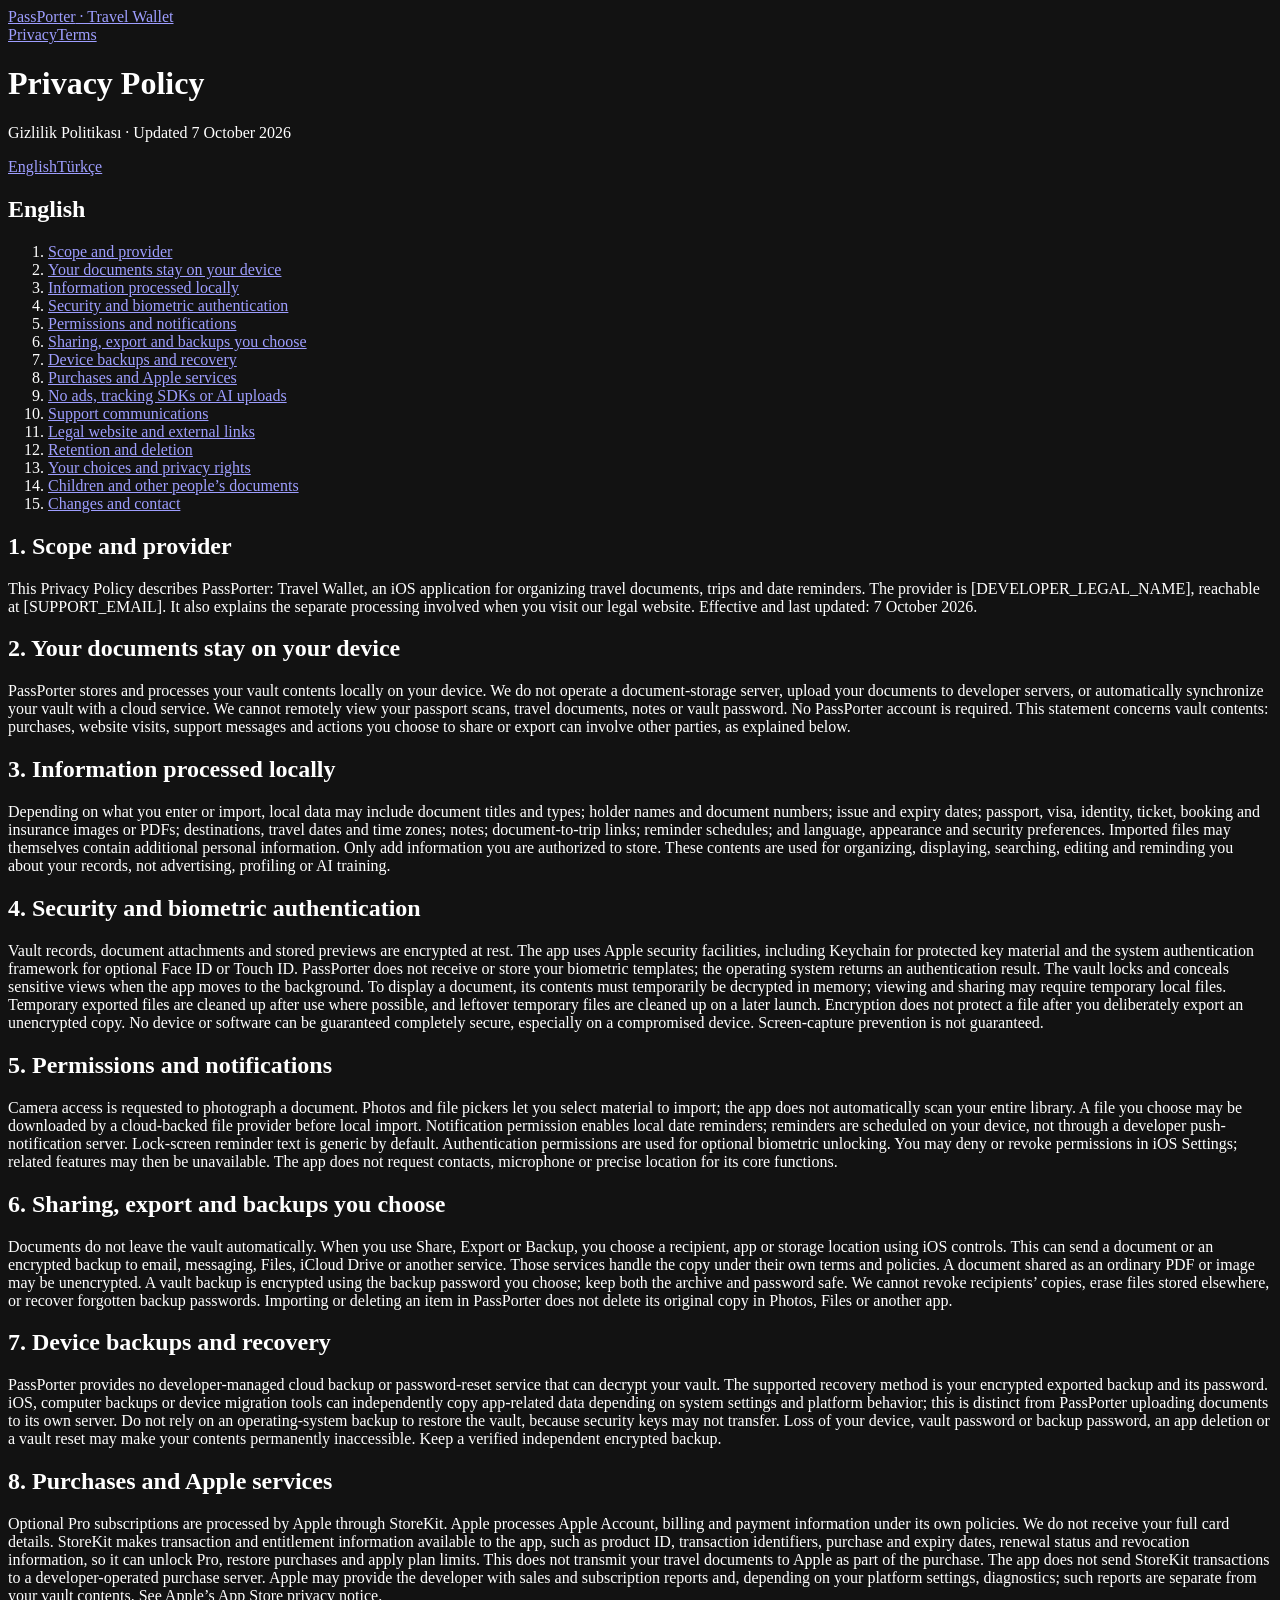
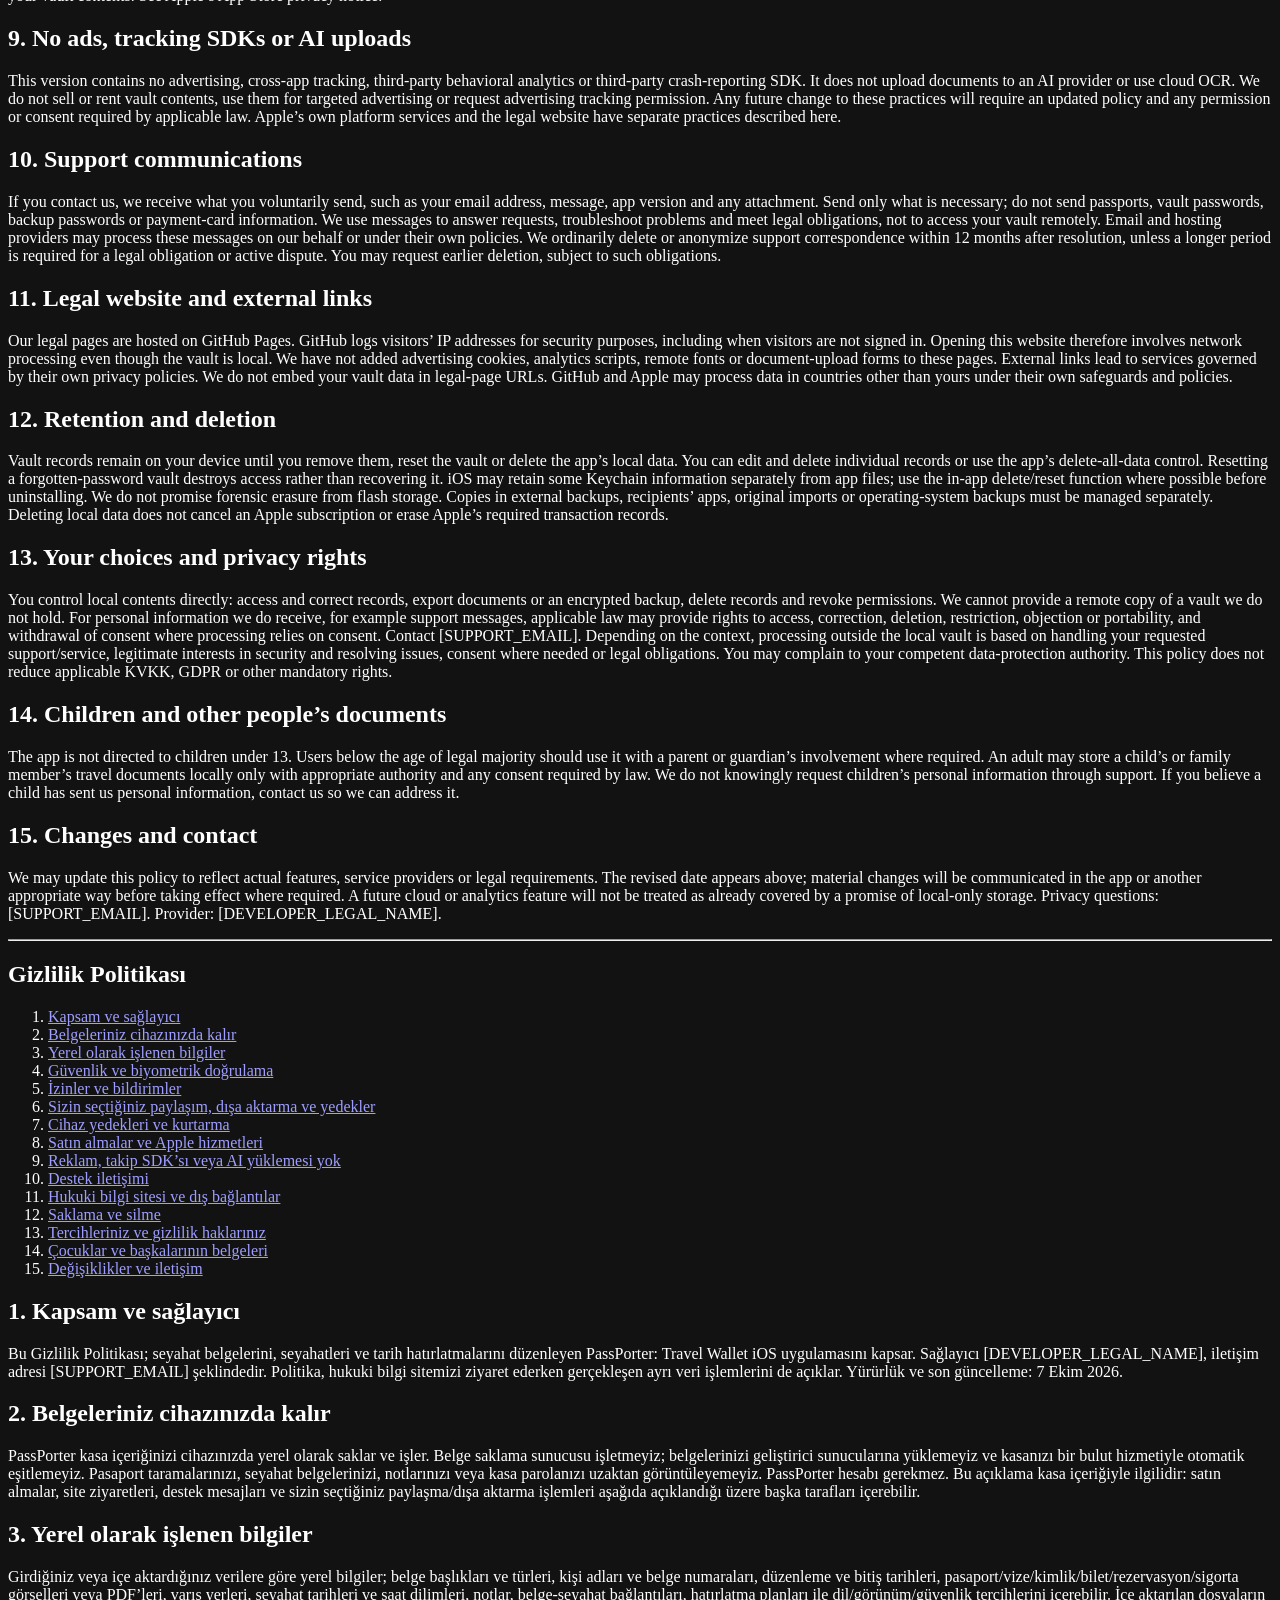
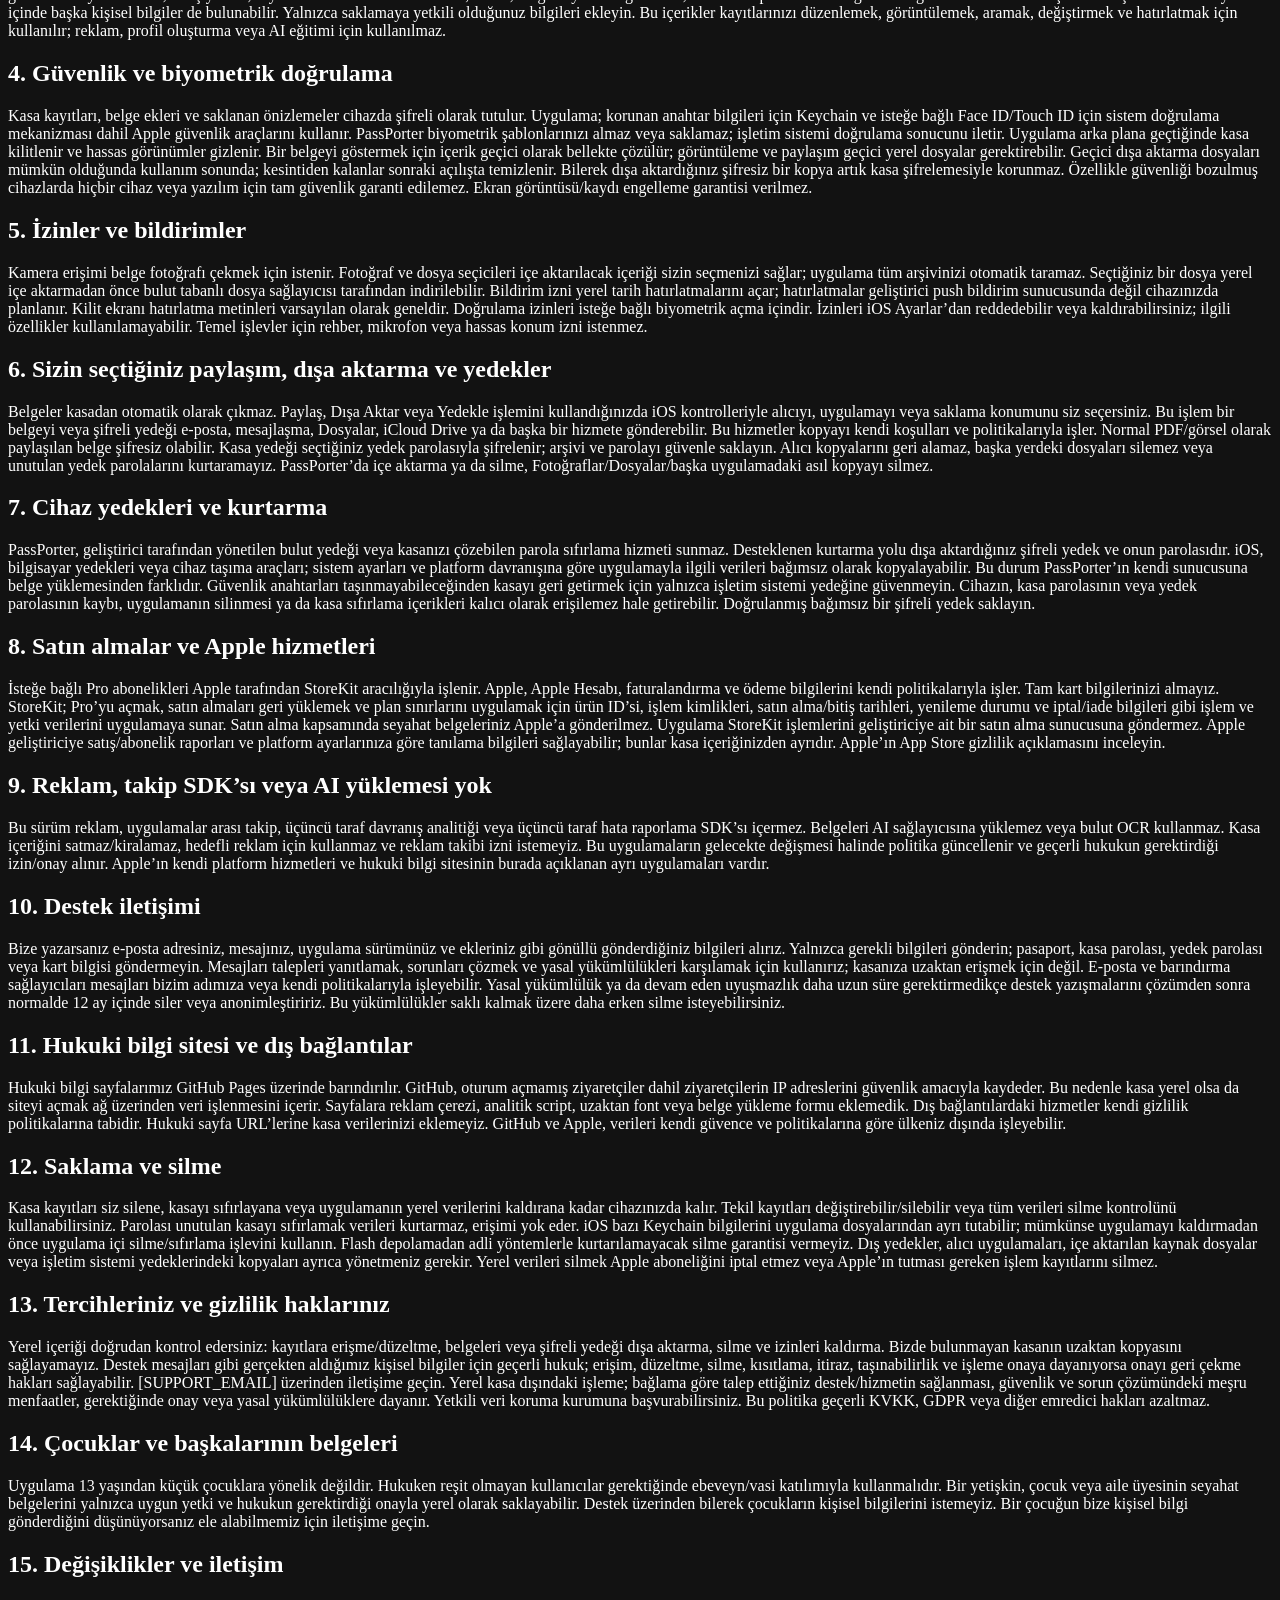
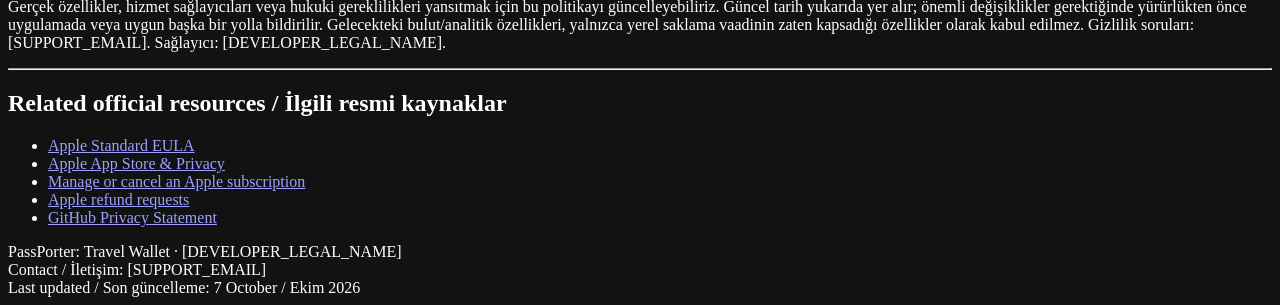
==== privacy-policy.html @ 81bd629d "Add files via upload" ====
<!doctype html>
<html lang="en"><head><meta charset="utf-8"><meta name="viewport" content="width=device-width, initial-scale=1"><meta name="color-scheme" content="dark"><meta name="description" content="Privacy Policy for PassPorter: Travel Wallet. English and Turkish."><meta name="referrer" content="no-referrer"><title>Privacy Policy | PassPorter</title><link rel="stylesheet" href="styles.css"></head>
<body><header><a class="brand" href="index.html">PassPorter<span class="meta"> · Travel Wallet</span></a><nav aria-label="Main navigation"><a href="privacy-policy.html">Privacy</a><a href="terms-of-use.html">Terms</a></nav></header><main><h1>Privacy Policy</h1><p class="meta">Gizlilik Politikası · Updated 7 October 2026</p><p><a class="pill" href="#english">English</a><a class="pill" href="#turkce" lang="tr">Türkçe</a></p><section id="english" lang="en"><h2>English</h2><ol class="toc"><li><a href="#english-1">Scope and provider</a></li><li><a href="#english-2">Your documents stay on your device</a></li><li><a href="#english-3">Information processed locally</a></li><li><a href="#english-4">Security and biometric authentication</a></li><li><a href="#english-5">Permissions and notifications</a></li><li><a href="#english-6">Sharing, export and backups you choose</a></li><li><a href="#english-7">Device backups and recovery</a></li><li><a href="#english-8">Purchases and Apple services</a></li><li><a href="#english-9">No ads, tracking SDKs or AI uploads</a></li><li><a href="#english-10">Support communications</a></li><li><a href="#english-11">Legal website and external links</a></li><li><a href="#english-12">Retention and deletion</a></li><li><a href="#english-13">Your choices and privacy rights</a></li><li><a href="#english-14">Children and other people’s documents</a></li><li><a href="#english-15">Changes and contact</a></li></ol><section id="english-1"><h2>1. Scope and provider</h2><p>This Privacy Policy describes PassPorter: Travel Wallet, an iOS application for organizing travel documents, trips and date reminders. The provider is [DEVELOPER_LEGAL_NAME], reachable at [SUPPORT_EMAIL]. It also explains the separate processing involved when you visit our legal website. Effective and last updated: 7 October 2026.</p></section><section id="english-2"><h2>2. Your documents stay on your device</h2><p>PassPorter stores and processes your vault contents locally on your device. We do not operate a document-storage server, upload your documents to developer servers, or automatically synchronize your vault with a cloud service. We cannot remotely view your passport scans, travel documents, notes or vault password. No PassPorter account is required. This statement concerns vault contents: purchases, website visits, support messages and actions you choose to share or export can involve other parties, as explained below.</p></section><section id="english-3"><h2>3. Information processed locally</h2><p>Depending on what you enter or import, local data may include document titles and types; holder names and document numbers; issue and expiry dates; passport, visa, identity, ticket, booking and insurance images or PDFs; destinations, travel dates and time zones; notes; document-to-trip links; reminder schedules; and language, appearance and security preferences. Imported files may themselves contain additional personal information. Only add information you are authorized to store. These contents are used for organizing, displaying, searching, editing and reminding you about your records, not advertising, profiling or AI training.</p></section><section id="english-4"><h2>4. Security and biometric authentication</h2><p>Vault records, document attachments and stored previews are encrypted at rest. The app uses Apple security facilities, including Keychain for protected key material and the system authentication framework for optional Face ID or Touch ID. PassPorter does not receive or store your biometric templates; the operating system returns an authentication result. The vault locks and conceals sensitive views when the app moves to the background. To display a document, its contents must temporarily be decrypted in memory; viewing and sharing may require temporary local files. Temporary exported files are cleaned up after use where possible, and leftover temporary files are cleaned up on a later launch. Encryption does not protect a file after you deliberately export an unencrypted copy. No device or software can be guaranteed completely secure, especially on a compromised device. Screen-capture prevention is not guaranteed.</p></section><section id="english-5"><h2>5. Permissions and notifications</h2><p>Camera access is requested to photograph a document. Photos and file pickers let you select material to import; the app does not automatically scan your entire library. A file you choose may be downloaded by a cloud-backed file provider before local import. Notification permission enables local date reminders; reminders are scheduled on your device, not through a developer push-notification server. Lock-screen reminder text is generic by default. Authentication permissions are used for optional biometric unlocking. You may deny or revoke permissions in iOS Settings; related features may then be unavailable. The app does not request contacts, microphone or precise location for its core functions.</p></section><section id="english-6"><h2>6. Sharing, export and backups you choose</h2><p>Documents do not leave the vault automatically. When you use Share, Export or Backup, you choose a recipient, app or storage location using iOS controls. This can send a document or an encrypted backup to email, messaging, Files, iCloud Drive or another service. Those services handle the copy under their own terms and policies. A document shared as an ordinary PDF or image may be unencrypted. A vault backup is encrypted using the backup password you choose; keep both the archive and password safe. We cannot revoke recipients’ copies, erase files stored elsewhere, or recover forgotten backup passwords. Importing or deleting an item in PassPorter does not delete its original copy in Photos, Files or another app.</p></section><section id="english-7"><h2>7. Device backups and recovery</h2><p>PassPorter provides no developer-managed cloud backup or password-reset service that can decrypt your vault. The supported recovery method is your encrypted exported backup and its password. iOS, computer backups or device migration tools can independently copy app-related data depending on system settings and platform behavior; this is distinct from PassPorter uploading documents to its own server. Do not rely on an operating-system backup to restore the vault, because security keys may not transfer. Loss of your device, vault password or backup password, an app deletion or a vault reset may make your contents permanently inaccessible. Keep a verified independent encrypted backup.</p></section><section id="english-8"><h2>8. Purchases and Apple services</h2><p>Optional Pro subscriptions are processed by Apple through StoreKit. Apple processes Apple Account, billing and payment information under its own policies. We do not receive your full card details. StoreKit makes transaction and entitlement information available to the app, such as product ID, transaction identifiers, purchase and expiry dates, renewal status and revocation information, so it can unlock Pro, restore purchases and apply plan limits. This does not transmit your travel documents to Apple as part of the purchase. The app does not send StoreKit transactions to a developer-operated purchase server. Apple may provide the developer with sales and subscription reports and, depending on your platform settings, diagnostics; such reports are separate from your vault contents. See Apple’s App Store privacy notice.</p></section><section id="english-9"><h2>9. No ads, tracking SDKs or AI uploads</h2><p>This version contains no advertising, cross-app tracking, third-party behavioral analytics or third-party crash-reporting SDK. It does not upload documents to an AI provider or use cloud OCR. We do not sell or rent vault contents, use them for targeted advertising or request advertising tracking permission. Any future change to these practices will require an updated policy and any permission or consent required by applicable law. Apple’s own platform services and the legal website have separate practices described here.</p></section><section id="english-10"><h2>10. Support communications</h2><p>If you contact us, we receive what you voluntarily send, such as your email address, message, app version and any attachment. Send only what is necessary; do not send passports, vault passwords, backup passwords or payment-card information. We use messages to answer requests, troubleshoot problems and meet legal obligations, not to access your vault remotely. Email and hosting providers may process these messages on our behalf or under their own policies. We ordinarily delete or anonymize support correspondence within 12 months after resolution, unless a longer period is required for a legal obligation or active dispute. You may request earlier deletion, subject to such obligations.</p></section><section id="english-11"><h2>11. Legal website and external links</h2><p>Our legal pages are hosted on GitHub Pages. GitHub logs visitors’ IP addresses for security purposes, including when visitors are not signed in. Opening this website therefore involves network processing even though the vault is local. We have not added advertising cookies, analytics scripts, remote fonts or document-upload forms to these pages. External links lead to services governed by their own privacy policies. We do not embed your vault data in legal-page URLs. GitHub and Apple may process data in countries other than yours under their own safeguards and policies.</p></section><section id="english-12"><h2>12. Retention and deletion</h2><p>Vault records remain on your device until you remove them, reset the vault or delete the app’s local data. You can edit and delete individual records or use the app’s delete-all-data control. Resetting a forgotten-password vault destroys access rather than recovering it. iOS may retain some Keychain information separately from app files; use the in-app delete/reset function where possible before uninstalling. We do not promise forensic erasure from flash storage. Copies in external backups, recipients’ apps, original imports or operating-system backups must be managed separately. Deleting local data does not cancel an Apple subscription or erase Apple’s required transaction records.</p></section><section id="english-13"><h2>13. Your choices and privacy rights</h2><p>You control local contents directly: access and correct records, export documents or an encrypted backup, delete records and revoke permissions. We cannot provide a remote copy of a vault we do not hold. For personal information we do receive, for example support messages, applicable law may provide rights to access, correction, deletion, restriction, objection or portability, and withdrawal of consent where processing relies on consent. Contact [SUPPORT_EMAIL]. Depending on the context, processing outside the local vault is based on handling your requested support/service, legitimate interests in security and resolving issues, consent where needed or legal obligations. You may complain to your competent data-protection authority. This policy does not reduce applicable KVKK, GDPR or other mandatory rights.</p></section><section id="english-14"><h2>14. Children and other people’s documents</h2><p>The app is not directed to children under 13. Users below the age of legal majority should use it with a parent or guardian’s involvement where required. An adult may store a child’s or family member’s travel documents locally only with appropriate authority and any consent required by law. We do not knowingly request children’s personal information through support. If you believe a child has sent us personal information, contact us so we can address it.</p></section><section id="english-15"><h2>15. Changes and contact</h2><p>We may update this policy to reflect actual features, service providers or legal requirements. The revised date appears above; material changes will be communicated in the app or another appropriate way before taking effect where required. A future cloud or analytics feature will not be treated as already covered by a promise of local-only storage. Privacy questions: [SUPPORT_EMAIL]. Provider: [DEVELOPER_LEGAL_NAME].</p></section></section><hr><section id="turkce" lang="tr"><h2>Gizlilik Politikası</h2><ol class="toc"><li><a href="#turkce-1">Kapsam ve sağlayıcı</a></li><li><a href="#turkce-2">Belgeleriniz cihazınızda kalır</a></li><li><a href="#turkce-3">Yerel olarak işlenen bilgiler</a></li><li><a href="#turkce-4">Güvenlik ve biyometrik doğrulama</a></li><li><a href="#turkce-5">İzinler ve bildirimler</a></li><li><a href="#turkce-6">Sizin seçtiğiniz paylaşım, dışa aktarma ve yedekler</a></li><li><a href="#turkce-7">Cihaz yedekleri ve kurtarma</a></li><li><a href="#turkce-8">Satın almalar ve Apple hizmetleri</a></li><li><a href="#turkce-9">Reklam, takip SDK’sı veya AI yüklemesi yok</a></li><li><a href="#turkce-10">Destek iletişimi</a></li><li><a href="#turkce-11">Hukuki bilgi sitesi ve dış bağlantılar</a></li><li><a href="#turkce-12">Saklama ve silme</a></li><li><a href="#turkce-13">Tercihleriniz ve gizlilik haklarınız</a></li><li><a href="#turkce-14">Çocuklar ve başkalarının belgeleri</a></li><li><a href="#turkce-15">Değişiklikler ve iletişim</a></li></ol><section id="turkce-1"><h2>1. Kapsam ve sağlayıcı</h2><p>Bu Gizlilik Politikası; seyahat belgelerini, seyahatleri ve tarih hatırlatmalarını düzenleyen PassPorter: Travel Wallet iOS uygulamasını kapsar. Sağlayıcı [DEVELOPER_LEGAL_NAME], iletişim adresi [SUPPORT_EMAIL] şeklindedir. Politika, hukuki bilgi sitemizi ziyaret ederken gerçekleşen ayrı veri işlemlerini de açıklar. Yürürlük ve son güncelleme: 7 Ekim 2026.</p></section><section id="turkce-2"><h2>2. Belgeleriniz cihazınızda kalır</h2><p>PassPorter kasa içeriğinizi cihazınızda yerel olarak saklar ve işler. Belge saklama sunucusu işletmeyiz; belgelerinizi geliştirici sunucularına yüklemeyiz ve kasanızı bir bulut hizmetiyle otomatik eşitlemeyiz. Pasaport taramalarınızı, seyahat belgelerinizi, notlarınızı veya kasa parolanızı uzaktan görüntüleyemeyiz. PassPorter hesabı gerekmez. Bu açıklama kasa içeriğiyle ilgilidir: satın almalar, site ziyaretleri, destek mesajları ve sizin seçtiğiniz paylaşma/dışa aktarma işlemleri aşağıda açıklandığı üzere başka tarafları içerebilir.</p></section><section id="turkce-3"><h2>3. Yerel olarak işlenen bilgiler</h2><p>Girdiğiniz veya içe aktardığınız verilere göre yerel bilgiler; belge başlıkları ve türleri, kişi adları ve belge numaraları, düzenleme ve bitiş tarihleri, pasaport/vize/kimlik/bilet/rezervasyon/sigorta görselleri veya PDF’leri, varış yerleri, seyahat tarihleri ve saat dilimleri, notlar, belge-seyahat bağlantıları, hatırlatma planları ile dil/görünüm/güvenlik tercihlerini içerebilir. İçe aktarılan dosyaların içinde başka kişisel bilgiler de bulunabilir. Yalnızca saklamaya yetkili olduğunuz bilgileri ekleyin. Bu içerikler kayıtlarınızı düzenlemek, görüntülemek, aramak, değiştirmek ve hatırlatmak için kullanılır; reklam, profil oluşturma veya AI eğitimi için kullanılmaz.</p></section><section id="turkce-4"><h2>4. Güvenlik ve biyometrik doğrulama</h2><p>Kasa kayıtları, belge ekleri ve saklanan önizlemeler cihazda şifreli olarak tutulur. Uygulama; korunan anahtar bilgileri için Keychain ve isteğe bağlı Face ID/Touch ID için sistem doğrulama mekanizması dahil Apple güvenlik araçlarını kullanır. PassPorter biyometrik şablonlarınızı almaz veya saklamaz; işletim sistemi doğrulama sonucunu iletir. Uygulama arka plana geçtiğinde kasa kilitlenir ve hassas görünümler gizlenir. Bir belgeyi göstermek için içerik geçici olarak bellekte çözülür; görüntüleme ve paylaşım geçici yerel dosyalar gerektirebilir. Geçici dışa aktarma dosyaları mümkün olduğunda kullanım sonunda; kesintiden kalanlar sonraki açılışta temizlenir. Bilerek dışa aktardığınız şifresiz bir kopya artık kasa şifrelemesiyle korunmaz. Özellikle güvenliği bozulmuş cihazlarda hiçbir cihaz veya yazılım için tam güvenlik garanti edilemez. Ekran görüntüsü/kaydı engelleme garantisi verilmez.</p></section><section id="turkce-5"><h2>5. İzinler ve bildirimler</h2><p>Kamera erişimi belge fotoğrafı çekmek için istenir. Fotoğraf ve dosya seçicileri içe aktarılacak içeriği sizin seçmenizi sağlar; uygulama tüm arşivinizi otomatik taramaz. Seçtiğiniz bir dosya yerel içe aktarmadan önce bulut tabanlı dosya sağlayıcısı tarafından indirilebilir. Bildirim izni yerel tarih hatırlatmalarını açar; hatırlatmalar geliştirici push bildirim sunucusunda değil cihazınızda planlanır. Kilit ekranı hatırlatma metinleri varsayılan olarak geneldir. Doğrulama izinleri isteğe bağlı biyometrik açma içindir. İzinleri iOS Ayarlar’dan reddedebilir veya kaldırabilirsiniz; ilgili özellikler kullanılamayabilir. Temel işlevler için rehber, mikrofon veya hassas konum izni istenmez.</p></section><section id="turkce-6"><h2>6. Sizin seçtiğiniz paylaşım, dışa aktarma ve yedekler</h2><p>Belgeler kasadan otomatik olarak çıkmaz. Paylaş, Dışa Aktar veya Yedekle işlemini kullandığınızda iOS kontrolleriyle alıcıyı, uygulamayı veya saklama konumunu siz seçersiniz. Bu işlem bir belgeyi veya şifreli yedeği e-posta, mesajlaşma, Dosyalar, iCloud Drive ya da başka bir hizmete gönderebilir. Bu hizmetler kopyayı kendi koşulları ve politikalarıyla işler. Normal PDF/görsel olarak paylaşılan belge şifresiz olabilir. Kasa yedeği seçtiğiniz yedek parolasıyla şifrelenir; arşivi ve parolayı güvenle saklayın. Alıcı kopyalarını geri alamaz, başka yerdeki dosyaları silemez veya unutulan yedek parolalarını kurtaramayız. PassPorter’da içe aktarma ya da silme, Fotoğraflar/Dosyalar/başka uygulamadaki asıl kopyayı silmez.</p></section><section id="turkce-7"><h2>7. Cihaz yedekleri ve kurtarma</h2><p>PassPorter, geliştirici tarafından yönetilen bulut yedeği veya kasanızı çözebilen parola sıfırlama hizmeti sunmaz. Desteklenen kurtarma yolu dışa aktardığınız şifreli yedek ve onun parolasıdır. iOS, bilgisayar yedekleri veya cihaz taşıma araçları; sistem ayarları ve platform davranışına göre uygulamayla ilgili verileri bağımsız olarak kopyalayabilir. Bu durum PassPorter’ın kendi sunucusuna belge yüklemesinden farklıdır. Güvenlik anahtarları taşınmayabileceğinden kasayı geri getirmek için yalnızca işletim sistemi yedeğine güvenmeyin. Cihazın, kasa parolasının veya yedek parolasının kaybı, uygulamanın silinmesi ya da kasa sıfırlama içerikleri kalıcı olarak erişilemez hale getirebilir. Doğrulanmış bağımsız bir şifreli yedek saklayın.</p></section><section id="turkce-8"><h2>8. Satın almalar ve Apple hizmetleri</h2><p>İsteğe bağlı Pro abonelikleri Apple tarafından StoreKit aracılığıyla işlenir. Apple, Apple Hesabı, faturalandırma ve ödeme bilgilerini kendi politikalarıyla işler. Tam kart bilgilerinizi almayız. StoreKit; Pro’yu açmak, satın almaları geri yüklemek ve plan sınırlarını uygulamak için ürün ID’si, işlem kimlikleri, satın alma/bitiş tarihleri, yenileme durumu ve iptal/iade bilgileri gibi işlem ve yetki verilerini uygulamaya sunar. Satın alma kapsamında seyahat belgeleriniz Apple’a gönderilmez. Uygulama StoreKit işlemlerini geliştiriciye ait bir satın alma sunucusuna göndermez. Apple geliştiriciye satış/abonelik raporları ve platform ayarlarınıza göre tanılama bilgileri sağlayabilir; bunlar kasa içeriğinizden ayrıdır. Apple’ın App Store gizlilik açıklamasını inceleyin.</p></section><section id="turkce-9"><h2>9. Reklam, takip SDK’sı veya AI yüklemesi yok</h2><p>Bu sürüm reklam, uygulamalar arası takip, üçüncü taraf davranış analitiği veya üçüncü taraf hata raporlama SDK’sı içermez. Belgeleri AI sağlayıcısına yüklemez veya bulut OCR kullanmaz. Kasa içeriğini satmaz/kiralamaz, hedefli reklam için kullanmaz ve reklam takibi izni istemeyiz. Bu uygulamaların gelecekte değişmesi halinde politika güncellenir ve geçerli hukukun gerektirdiği izin/onay alınır. Apple’ın kendi platform hizmetleri ve hukuki bilgi sitesinin burada açıklanan ayrı uygulamaları vardır.</p></section><section id="turkce-10"><h2>10. Destek iletişimi</h2><p>Bize yazarsanız e-posta adresiniz, mesajınız, uygulama sürümünüz ve ekleriniz gibi gönüllü gönderdiğiniz bilgileri alırız. Yalnızca gerekli bilgileri gönderin; pasaport, kasa parolası, yedek parolası veya kart bilgisi göndermeyin. Mesajları talepleri yanıtlamak, sorunları çözmek ve yasal yükümlülükleri karşılamak için kullanırız; kasanıza uzaktan erişmek için değil. E-posta ve barındırma sağlayıcıları mesajları bizim adımıza veya kendi politikalarıyla işleyebilir. Yasal yükümlülük ya da devam eden uyuşmazlık daha uzun süre gerektirmedikçe destek yazışmalarını çözümden sonra normalde 12 ay içinde siler veya anonimleştiririz. Bu yükümlülükler saklı kalmak üzere daha erken silme isteyebilirsiniz.</p></section><section id="turkce-11"><h2>11. Hukuki bilgi sitesi ve dış bağlantılar</h2><p>Hukuki bilgi sayfalarımız GitHub Pages üzerinde barındırılır. GitHub, oturum açmamış ziyaretçiler dahil ziyaretçilerin IP adreslerini güvenlik amacıyla kaydeder. Bu nedenle kasa yerel olsa da siteyi açmak ağ üzerinden veri işlenmesini içerir. Sayfalara reklam çerezi, analitik script, uzaktan font veya belge yükleme formu eklemedik. Dış bağlantılardaki hizmetler kendi gizlilik politikalarına tabidir. Hukuki sayfa URL’lerine kasa verilerinizi eklemeyiz. GitHub ve Apple, verileri kendi güvence ve politikalarına göre ülkeniz dışında işleyebilir.</p></section><section id="turkce-12"><h2>12. Saklama ve silme</h2><p>Kasa kayıtları siz silene, kasayı sıfırlayana veya uygulamanın yerel verilerini kaldırana kadar cihazınızda kalır. Tekil kayıtları değiştirebilir/silebilir veya tüm verileri silme kontrolünü kullanabilirsiniz. Parolası unutulan kasayı sıfırlamak verileri kurtarmaz, erişimi yok eder. iOS bazı Keychain bilgilerini uygulama dosyalarından ayrı tutabilir; mümkünse uygulamayı kaldırmadan önce uygulama içi silme/sıfırlama işlevini kullanın. Flash depolamadan adli yöntemlerle kurtarılamayacak silme garantisi vermeyiz. Dış yedekler, alıcı uygulamaları, içe aktarılan kaynak dosyalar veya işletim sistemi yedeklerindeki kopyaları ayrıca yönetmeniz gerekir. Yerel verileri silmek Apple aboneliğini iptal etmez veya Apple’ın tutması gereken işlem kayıtlarını silmez.</p></section><section id="turkce-13"><h2>13. Tercihleriniz ve gizlilik haklarınız</h2><p>Yerel içeriği doğrudan kontrol edersiniz: kayıtlara erişme/düzeltme, belgeleri veya şifreli yedeği dışa aktarma, silme ve izinleri kaldırma. Bizde bulunmayan kasanın uzaktan kopyasını sağlayamayız. Destek mesajları gibi gerçekten aldığımız kişisel bilgiler için geçerli hukuk; erişim, düzeltme, silme, kısıtlama, itiraz, taşınabilirlik ve işleme onaya dayanıyorsa onayı geri çekme hakları sağlayabilir. [SUPPORT_EMAIL] üzerinden iletişime geçin. Yerel kasa dışındaki işleme; bağlama göre talep ettiğiniz destek/hizmetin sağlanması, güvenlik ve sorun çözümündeki meşru menfaatler, gerektiğinde onay veya yasal yükümlülüklere dayanır. Yetkili veri koruma kurumuna başvurabilirsiniz. Bu politika geçerli KVKK, GDPR veya diğer emredici hakları azaltmaz.</p></section><section id="turkce-14"><h2>14. Çocuklar ve başkalarının belgeleri</h2><p>Uygulama 13 yaşından küçük çocuklara yönelik değildir. Hukuken reşit olmayan kullanıcılar gerektiğinde ebeveyn/vasi katılımıyla kullanmalıdır. Bir yetişkin, çocuk veya aile üyesinin seyahat belgelerini yalnızca uygun yetki ve hukukun gerektirdiği onayla yerel olarak saklayabilir. Destek üzerinden bilerek çocukların kişisel bilgilerini istemeyiz. Bir çocuğun bize kişisel bilgi gönderdiğini düşünüyorsanız ele alabilmemiz için iletişime geçin.</p></section><section id="turkce-15"><h2>15. Değişiklikler ve iletişim</h2><p>Gerçek özellikler, hizmet sağlayıcıları veya hukuki gereklilikleri yansıtmak için bu politikayı güncelleyebiliriz. Güncel tarih yukarıda yer alır; önemli değişiklikler gerektiğinde yürürlükten önce uygulamada veya uygun başka bir yolla bildirilir. Gelecekteki bulut/analitik özellikleri, yalnızca yerel saklama vaadinin zaten kapsadığı özellikler olarak kabul edilmez. Gizlilik soruları: [SUPPORT_EMAIL]. Sağlayıcı: [DEVELOPER_LEGAL_NAME].</p></section></section><hr><div class="card"><h2>Related official resources / İlgili resmi kaynaklar</h2><ul><li><a href="https://www.apple.com/legal/internet-services/itunes/dev/stdeula/">Apple Standard EULA</a></li><li><a href="https://www.apple.com/legal/privacy/data/en/app-store/">Apple App Store &amp; Privacy</a></li><li><a href="https://support.apple.com/en-us/118428">Manage or cancel an Apple subscription</a></li><li><a href="https://reportaproblem.apple.com/">Apple refund requests</a></li><li><a href="https://docs.github.com/en/site-policy/privacy-policies/github-general-privacy-statement">GitHub Privacy Statement</a></li></ul></div></main><footer>PassPorter: Travel Wallet · [DEVELOPER_LEGAL_NAME]<br>Contact / İletişim: [SUPPORT_EMAIL]<br>Last updated / Son güncelleme: 7 October / Ekim 2026</footer></body></html>
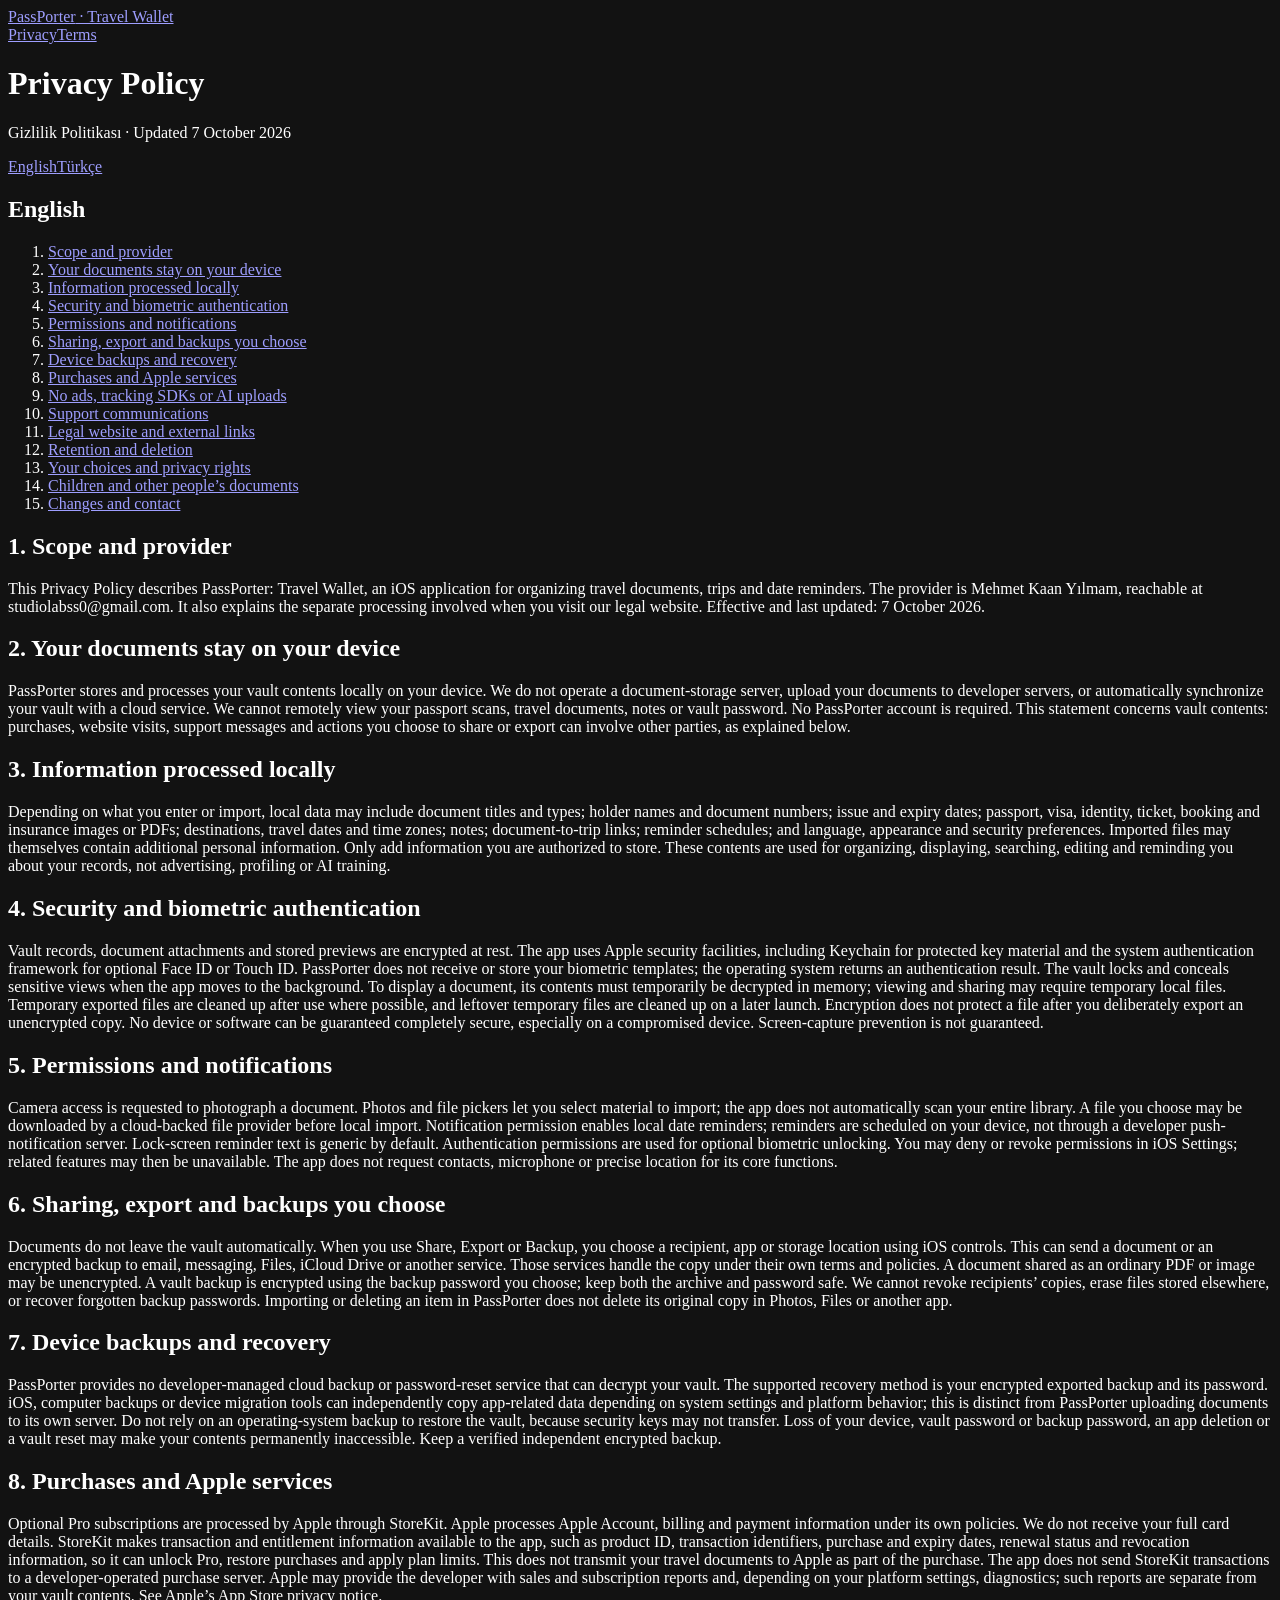
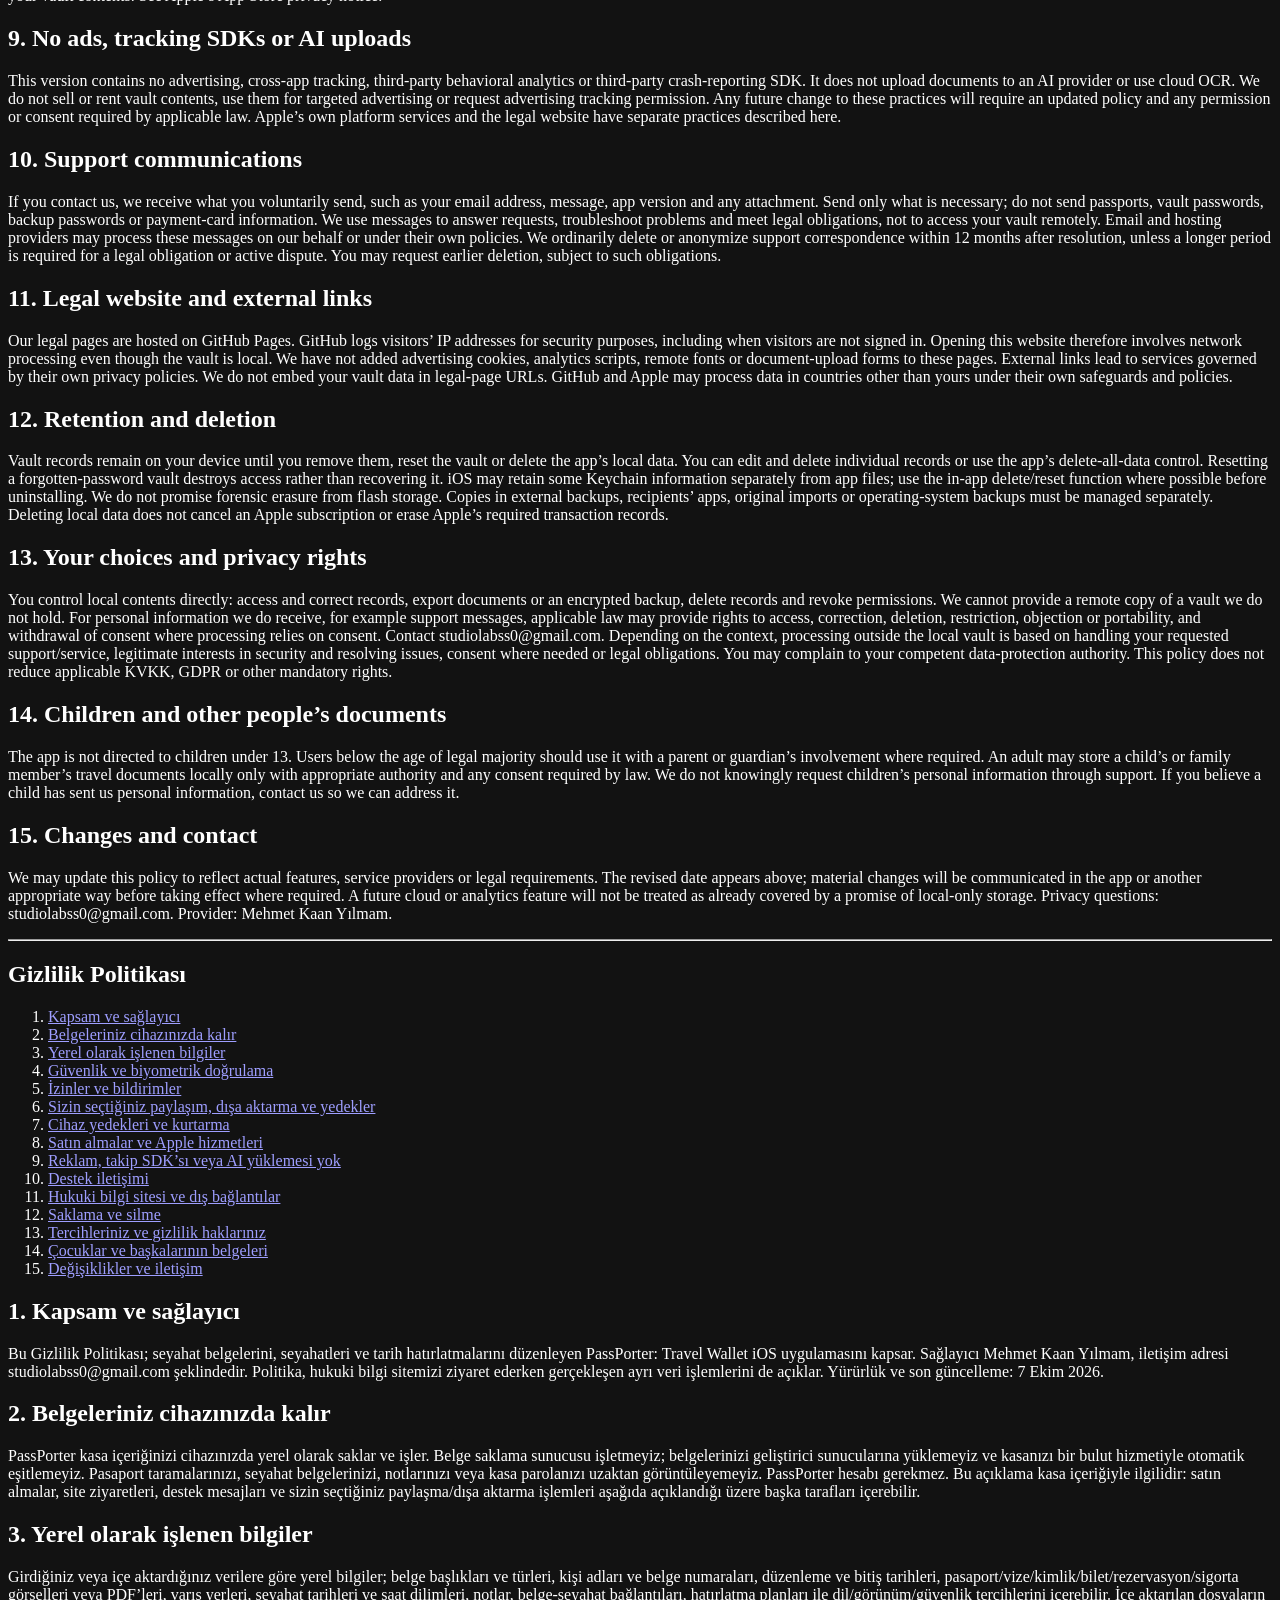
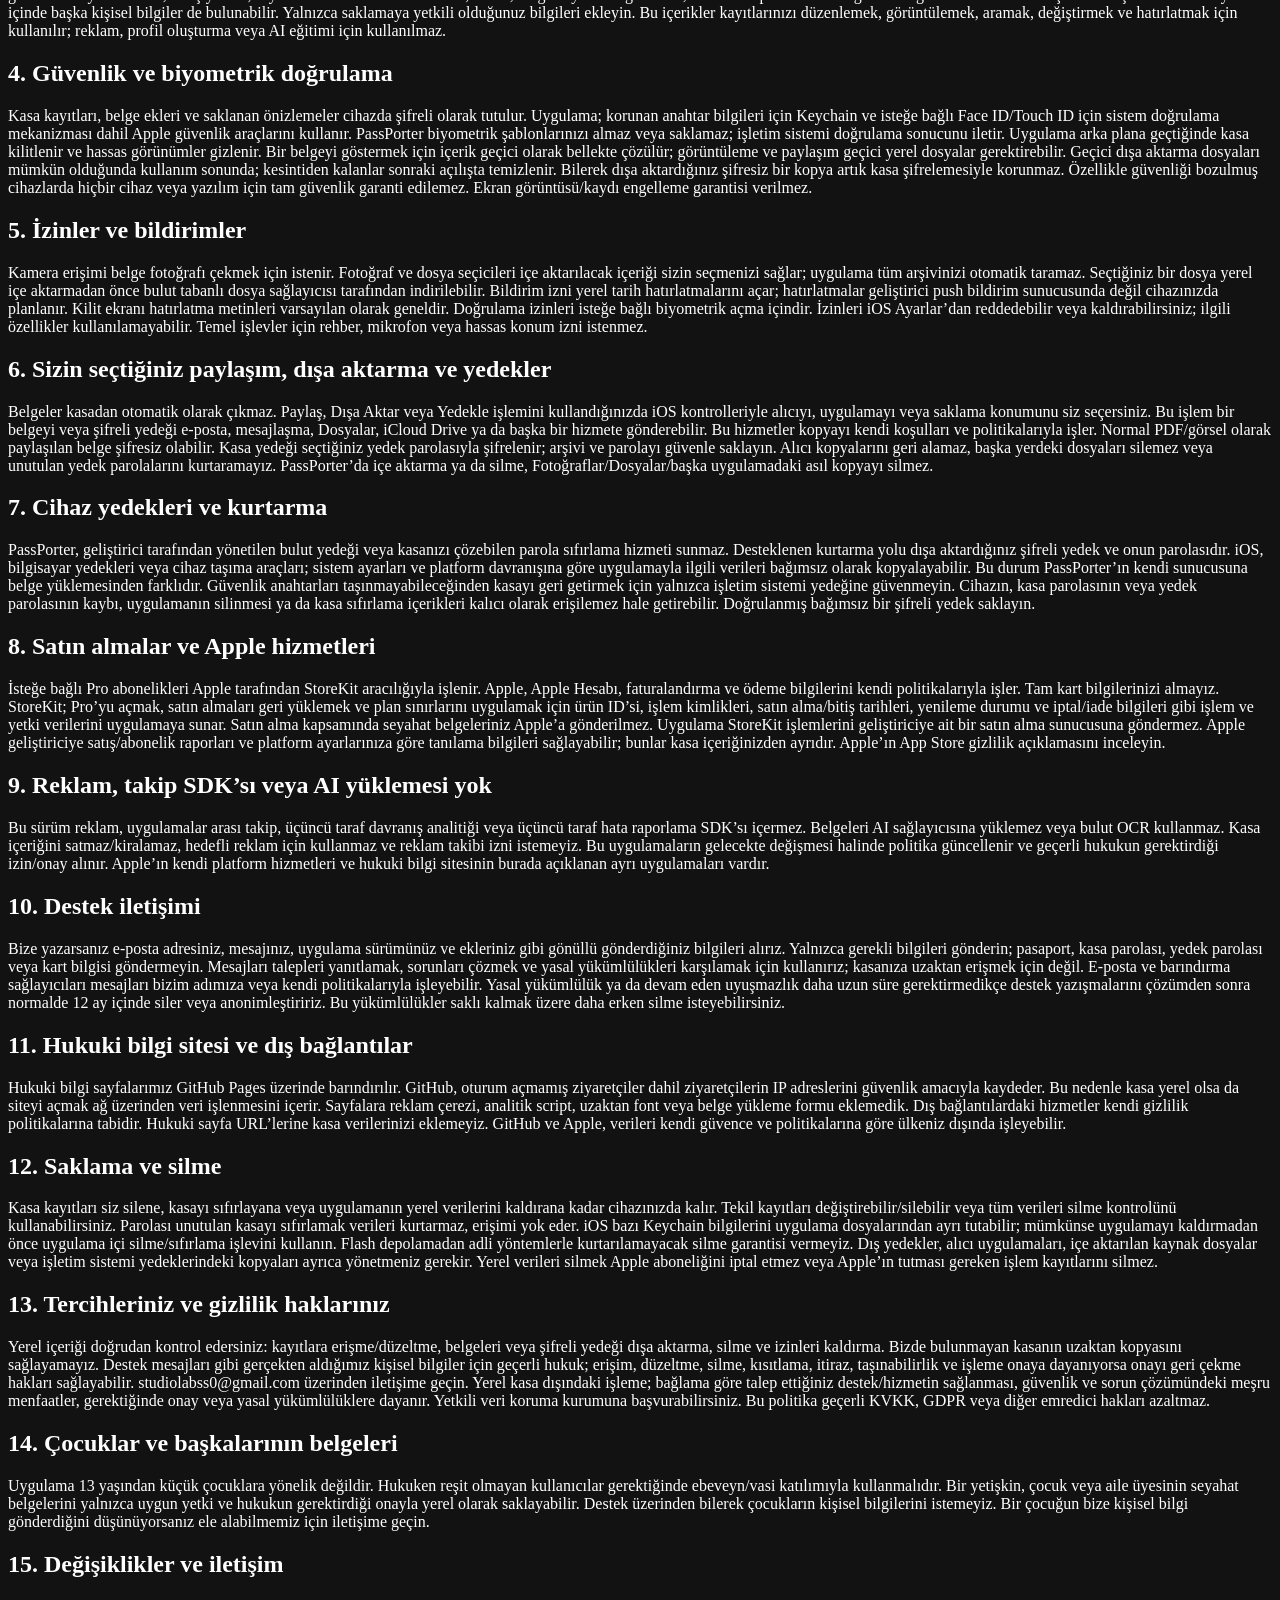
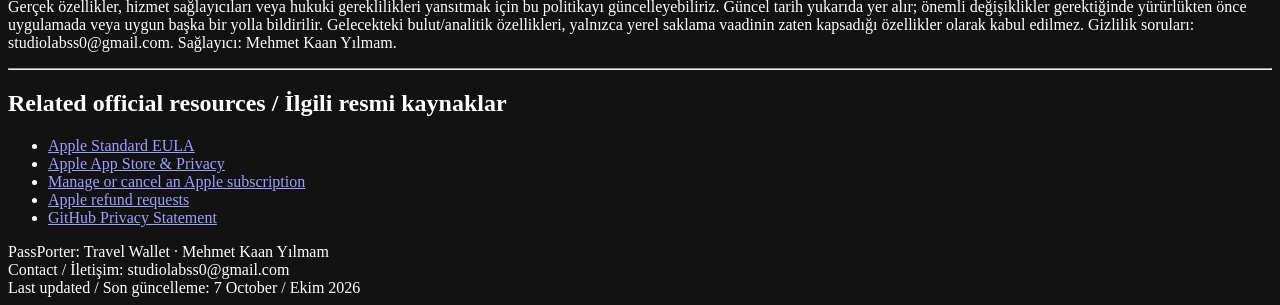
==== commit ff61b52a: "Update privacy-policy.html" ====
--- a/privacy-policy.html
+++ b/privacy-policy.html
@@ -1,3 +1,3 @@
 <!doctype html>
 <html lang="en"><head><meta charset="utf-8"><meta name="viewport" content="width=device-width, initial-scale=1"><meta name="color-scheme" content="dark"><meta name="description" content="Privacy Policy for PassPorter: Travel Wallet. English and Turkish."><meta name="referrer" content="no-referrer"><title>Privacy Policy | PassPorter</title><link rel="stylesheet" href="styles.css"></head>
-<body><header><a class="brand" href="index.html">PassPorter<span class="meta"> · Travel Wallet</span></a><nav aria-label="Main navigation"><a href="privacy-policy.html">Privacy</a><a href="terms-of-use.html">Terms</a></nav></header><main><h1>Privacy Policy</h1><p class="meta">Gizlilik Politikası · Updated 7 October 2026</p><p><a class="pill" href="#english">English</a><a class="pill" href="#turkce" lang="tr">Türkçe</a></p><section id="english" lang="en"><h2>English</h2><ol class="toc"><li><a href="#english-1">Scope and provider</a></li><li><a href="#english-2">Your documents stay on your device</a></li><li><a href="#english-3">Information processed locally</a></li><li><a href="#english-4">Security and biometric authentication</a></li><li><a href="#english-5">Permissions and notifications</a></li><li><a href="#english-6">Sharing, export and backups you choose</a></li><li><a href="#english-7">Device backups and recovery</a></li><li><a href="#english-8">Purchases and Apple services</a></li><li><a href="#english-9">No ads, tracking SDKs or AI uploads</a></li><li><a href="#english-10">Support communications</a></li><li><a href="#english-11">Legal website and external links</a></li><li><a href="#english-12">Retention and deletion</a></li><li><a href="#english-13">Your choices and privacy rights</a></li><li><a href="#english-14">Children and other people’s documents</a></li><li><a href="#english-15">Changes and contact</a></li></ol><section id="english-1"><h2>1. Scope and provider</h2><p>This Privacy Policy describes PassPorter: Travel Wallet, an iOS application for organizing travel documents, trips and date reminders. The provider is [DEVELOPER_LEGAL_NAME], reachable at [SUPPORT_EMAIL]. It also explains the separate processing involved when you visit our legal website. Effective and last updated: 7 October 2026.</p></section><section id="english-2"><h2>2. Your documents stay on your device</h2><p>PassPorter stores and processes your vault contents locally on your device. We do not operate a document-storage server, upload your documents to developer servers, or automatically synchronize your vault with a cloud service. We cannot remotely view your passport scans, travel documents, notes or vault password. No PassPorter account is required. This statement concerns vault contents: purchases, website visits, support messages and actions you choose to share or export can involve other parties, as explained below.</p></section><section id="english-3"><h2>3. Information processed locally</h2><p>Depending on what you enter or import, local data may include document titles and types; holder names and document numbers; issue and expiry dates; passport, visa, identity, ticket, booking and insurance images or PDFs; destinations, travel dates and time zones; notes; document-to-trip links; reminder schedules; and language, appearance and security preferences. Imported files may themselves contain additional personal information. Only add information you are authorized to store. These contents are used for organizing, displaying, searching, editing and reminding you about your records, not advertising, profiling or AI training.</p></section><section id="english-4"><h2>4. Security and biometric authentication</h2><p>Vault records, document attachments and stored previews are encrypted at rest. The app uses Apple security facilities, including Keychain for protected key material and the system authentication framework for optional Face ID or Touch ID. PassPorter does not receive or store your biometric templates; the operating system returns an authentication result. The vault locks and conceals sensitive views when the app moves to the background. To display a document, its contents must temporarily be decrypted in memory; viewing and sharing may require temporary local files. Temporary exported files are cleaned up after use where possible, and leftover temporary files are cleaned up on a later launch. Encryption does not protect a file after you deliberately export an unencrypted copy. No device or software can be guaranteed completely secure, especially on a compromised device. Screen-capture prevention is not guaranteed.</p></section><section id="english-5"><h2>5. Permissions and notifications</h2><p>Camera access is requested to photograph a document. Photos and file pickers let you select material to import; the app does not automatically scan your entire library. A file you choose may be downloaded by a cloud-backed file provider before local import. Notification permission enables local date reminders; reminders are scheduled on your device, not through a developer push-notification server. Lock-screen reminder text is generic by default. Authentication permissions are used for optional biometric unlocking. You may deny or revoke permissions in iOS Settings; related features may then be unavailable. The app does not request contacts, microphone or precise location for its core functions.</p></section><section id="english-6"><h2>6. Sharing, export and backups you choose</h2><p>Documents do not leave the vault automatically. When you use Share, Export or Backup, you choose a recipient, app or storage location using iOS controls. This can send a document or an encrypted backup to email, messaging, Files, iCloud Drive or another service. Those services handle the copy under their own terms and policies. A document shared as an ordinary PDF or image may be unencrypted. A vault backup is encrypted using the backup password you choose; keep both the archive and password safe. We cannot revoke recipients’ copies, erase files stored elsewhere, or recover forgotten backup passwords. Importing or deleting an item in PassPorter does not delete its original copy in Photos, Files or another app.</p></section><section id="english-7"><h2>7. Device backups and recovery</h2><p>PassPorter provides no developer-managed cloud backup or password-reset service that can decrypt your vault. The supported recovery method is your encrypted exported backup and its password. iOS, computer backups or device migration tools can independently copy app-related data depending on system settings and platform behavior; this is distinct from PassPorter uploading documents to its own server. Do not rely on an operating-system backup to restore the vault, because security keys may not transfer. Loss of your device, vault password or backup password, an app deletion or a vault reset may make your contents permanently inaccessible. Keep a verified independent encrypted backup.</p></section><section id="english-8"><h2>8. Purchases and Apple services</h2><p>Optional Pro subscriptions are processed by Apple through StoreKit. Apple processes Apple Account, billing and payment information under its own policies. We do not receive your full card details. StoreKit makes transaction and entitlement information available to the app, such as product ID, transaction identifiers, purchase and expiry dates, renewal status and revocation information, so it can unlock Pro, restore purchases and apply plan limits. This does not transmit your travel documents to Apple as part of the purchase. The app does not send StoreKit transactions to a developer-operated purchase server. Apple may provide the developer with sales and subscription reports and, depending on your platform settings, diagnostics; such reports are separate from your vault contents. See Apple’s App Store privacy notice.</p></section><section id="english-9"><h2>9. No ads, tracking SDKs or AI uploads</h2><p>This version contains no advertising, cross-app tracking, third-party behavioral analytics or third-party crash-reporting SDK. It does not upload documents to an AI provider or use cloud OCR. We do not sell or rent vault contents, use them for targeted advertising or request advertising tracking permission. Any future change to these practices will require an updated policy and any permission or consent required by applicable law. Apple’s own platform services and the legal website have separate practices described here.</p></section><section id="english-10"><h2>10. Support communications</h2><p>If you contact us, we receive what you voluntarily send, such as your email address, message, app version and any attachment. Send only what is necessary; do not send passports, vault passwords, backup passwords or payment-card information. We use messages to answer requests, troubleshoot problems and meet legal obligations, not to access your vault remotely. Email and hosting providers may process these messages on our behalf or under their own policies. We ordinarily delete or anonymize support correspondence within 12 months after resolution, unless a longer period is required for a legal obligation or active dispute. You may request earlier deletion, subject to such obligations.</p></section><section id="english-11"><h2>11. Legal website and external links</h2><p>Our legal pages are hosted on GitHub Pages. GitHub logs visitors’ IP addresses for security purposes, including when visitors are not signed in. Opening this website therefore involves network processing even though the vault is local. We have not added advertising cookies, analytics scripts, remote fonts or document-upload forms to these pages. External links lead to services governed by their own privacy policies. We do not embed your vault data in legal-page URLs. GitHub and Apple may process data in countries other than yours under their own safeguards and policies.</p></section><section id="english-12"><h2>12. Retention and deletion</h2><p>Vault records remain on your device until you remove them, reset the vault or delete the app’s local data. You can edit and delete individual records or use the app’s delete-all-data control. Resetting a forgotten-password vault destroys access rather than recovering it. iOS may retain some Keychain information separately from app files; use the in-app delete/reset function where possible before uninstalling. We do not promise forensic erasure from flash storage. Copies in external backups, recipients’ apps, original imports or operating-system backups must be managed separately. Deleting local data does not cancel an Apple subscription or erase Apple’s required transaction records.</p></section><section id="english-13"><h2>13. Your choices and privacy rights</h2><p>You control local contents directly: access and correct records, export documents or an encrypted backup, delete records and revoke permissions. We cannot provide a remote copy of a vault we do not hold. For personal information we do receive, for example support messages, applicable law may provide rights to access, correction, deletion, restriction, objection or portability, and withdrawal of consent where processing relies on consent. Contact [SUPPORT_EMAIL]. Depending on the context, processing outside the local vault is based on handling your requested support/service, legitimate interests in security and resolving issues, consent where needed or legal obligations. You may complain to your competent data-protection authority. This policy does not reduce applicable KVKK, GDPR or other mandatory rights.</p></section><section id="english-14"><h2>14. Children and other people’s documents</h2><p>The app is not directed to children under 13. Users below the age of legal majority should use it with a parent or guardian’s involvement where required. An adult may store a child’s or family member’s travel documents locally only with appropriate authority and any consent required by law. We do not knowingly request children’s personal information through support. If you believe a child has sent us personal information, contact us so we can address it.</p></section><section id="english-15"><h2>15. Changes and contact</h2><p>We may update this policy to reflect actual features, service providers or legal requirements. The revised date appears above; material changes will be communicated in the app or another appropriate way before taking effect where required. A future cloud or analytics feature will not be treated as already covered by a promise of local-only storage. Privacy questions: [SUPPORT_EMAIL]. Provider: [DEVELOPER_LEGAL_NAME].</p></section></section><hr><section id="turkce" lang="tr"><h2>Gizlilik Politikası</h2><ol class="toc"><li><a href="#turkce-1">Kapsam ve sağlayıcı</a></li><li><a href="#turkce-2">Belgeleriniz cihazınızda kalır</a></li><li><a href="#turkce-3">Yerel olarak işlenen bilgiler</a></li><li><a href="#turkce-4">Güvenlik ve biyometrik doğrulama</a></li><li><a href="#turkce-5">İzinler ve bildirimler</a></li><li><a href="#turkce-6">Sizin seçtiğiniz paylaşım, dışa aktarma ve yedekler</a></li><li><a href="#turkce-7">Cihaz yedekleri ve kurtarma</a></li><li><a href="#turkce-8">Satın almalar ve Apple hizmetleri</a></li><li><a href="#turkce-9">Reklam, takip SDK’sı veya AI yüklemesi yok</a></li><li><a href="#turkce-10">Destek iletişimi</a></li><li><a href="#turkce-11">Hukuki bilgi sitesi ve dış bağlantılar</a></li><li><a href="#turkce-12">Saklama ve silme</a></li><li><a href="#turkce-13">Tercihleriniz ve gizlilik haklarınız</a></li><li><a href="#turkce-14">Çocuklar ve başkalarının belgeleri</a></li><li><a href="#turkce-15">Değişiklikler ve iletişim</a></li></ol><section id="turkce-1"><h2>1. Kapsam ve sağlayıcı</h2><p>Bu Gizlilik Politikası; seyahat belgelerini, seyahatleri ve tarih hatırlatmalarını düzenleyen PassPorter: Travel Wallet iOS uygulamasını kapsar. Sağlayıcı [DEVELOPER_LEGAL_NAME], iletişim adresi [SUPPORT_EMAIL] şeklindedir. Politika, hukuki bilgi sitemizi ziyaret ederken gerçekleşen ayrı veri işlemlerini de açıklar. Yürürlük ve son güncelleme: 7 Ekim 2026.</p></section><section id="turkce-2"><h2>2. Belgeleriniz cihazınızda kalır</h2><p>PassPorter kasa içeriğinizi cihazınızda yerel olarak saklar ve işler. Belge saklama sunucusu işletmeyiz; belgelerinizi geliştirici sunucularına yüklemeyiz ve kasanızı bir bulut hizmetiyle otomatik eşitlemeyiz. Pasaport taramalarınızı, seyahat belgelerinizi, notlarınızı veya kasa parolanızı uzaktan görüntüleyemeyiz. PassPorter hesabı gerekmez. Bu açıklama kasa içeriğiyle ilgilidir: satın almalar, site ziyaretleri, destek mesajları ve sizin seçtiğiniz paylaşma/dışa aktarma işlemleri aşağıda açıklandığı üzere başka tarafları içerebilir.</p></section><section id="turkce-3"><h2>3. Yerel olarak işlenen bilgiler</h2><p>Girdiğiniz veya içe aktardığınız verilere göre yerel bilgiler; belge başlıkları ve türleri, kişi adları ve belge numaraları, düzenleme ve bitiş tarihleri, pasaport/vize/kimlik/bilet/rezervasyon/sigorta görselleri veya PDF’leri, varış yerleri, seyahat tarihleri ve saat dilimleri, notlar, belge-seyahat bağlantıları, hatırlatma planları ile dil/görünüm/güvenlik tercihlerini içerebilir. İçe aktarılan dosyaların içinde başka kişisel bilgiler de bulunabilir. Yalnızca saklamaya yetkili olduğunuz bilgileri ekleyin. Bu içerikler kayıtlarınızı düzenlemek, görüntülemek, aramak, değiştirmek ve hatırlatmak için kullanılır; reklam, profil oluşturma veya AI eğitimi için kullanılmaz.</p></section><section id="turkce-4"><h2>4. Güvenlik ve biyometrik doğrulama</h2><p>Kasa kayıtları, belge ekleri ve saklanan önizlemeler cihazda şifreli olarak tutulur. Uygulama; korunan anahtar bilgileri için Keychain ve isteğe bağlı Face ID/Touch ID için sistem doğrulama mekanizması dahil Apple güvenlik araçlarını kullanır. PassPorter biyometrik şablonlarınızı almaz veya saklamaz; işletim sistemi doğrulama sonucunu iletir. Uygulama arka plana geçtiğinde kasa kilitlenir ve hassas görünümler gizlenir. Bir belgeyi göstermek için içerik geçici olarak bellekte çözülür; görüntüleme ve paylaşım geçici yerel dosyalar gerektirebilir. Geçici dışa aktarma dosyaları mümkün olduğunda kullanım sonunda; kesintiden kalanlar sonraki açılışta temizlenir. Bilerek dışa aktardığınız şifresiz bir kopya artık kasa şifrelemesiyle korunmaz. Özellikle güvenliği bozulmuş cihazlarda hiçbir cihaz veya yazılım için tam güvenlik garanti edilemez. Ekran görüntüsü/kaydı engelleme garantisi verilmez.</p></section><section id="turkce-5"><h2>5. İzinler ve bildirimler</h2><p>Kamera erişimi belge fotoğrafı çekmek için istenir. Fotoğraf ve dosya seçicileri içe aktarılacak içeriği sizin seçmenizi sağlar; uygulama tüm arşivinizi otomatik taramaz. Seçtiğiniz bir dosya yerel içe aktarmadan önce bulut tabanlı dosya sağlayıcısı tarafından indirilebilir. Bildirim izni yerel tarih hatırlatmalarını açar; hatırlatmalar geliştirici push bildirim sunucusunda değil cihazınızda planlanır. Kilit ekranı hatırlatma metinleri varsayılan olarak geneldir. Doğrulama izinleri isteğe bağlı biyometrik açma içindir. İzinleri iOS Ayarlar’dan reddedebilir veya kaldırabilirsiniz; ilgili özellikler kullanılamayabilir. Temel işlevler için rehber, mikrofon veya hassas konum izni istenmez.</p></section><section id="turkce-6"><h2>6. Sizin seçtiğiniz paylaşım, dışa aktarma ve yedekler</h2><p>Belgeler kasadan otomatik olarak çıkmaz. Paylaş, Dışa Aktar veya Yedekle işlemini kullandığınızda iOS kontrolleriyle alıcıyı, uygulamayı veya saklama konumunu siz seçersiniz. Bu işlem bir belgeyi veya şifreli yedeği e-posta, mesajlaşma, Dosyalar, iCloud Drive ya da başka bir hizmete gönderebilir. Bu hizmetler kopyayı kendi koşulları ve politikalarıyla işler. Normal PDF/görsel olarak paylaşılan belge şifresiz olabilir. Kasa yedeği seçtiğiniz yedek parolasıyla şifrelenir; arşivi ve parolayı güvenle saklayın. Alıcı kopyalarını geri alamaz, başka yerdeki dosyaları silemez veya unutulan yedek parolalarını kurtaramayız. PassPorter’da içe aktarma ya da silme, Fotoğraflar/Dosyalar/başka uygulamadaki asıl kopyayı silmez.</p></section><section id="turkce-7"><h2>7. Cihaz yedekleri ve kurtarma</h2><p>PassPorter, geliştirici tarafından yönetilen bulut yedeği veya kasanızı çözebilen parola sıfırlama hizmeti sunmaz. Desteklenen kurtarma yolu dışa aktardığınız şifreli yedek ve onun parolasıdır. iOS, bilgisayar yedekleri veya cihaz taşıma araçları; sistem ayarları ve platform davranışına göre uygulamayla ilgili verileri bağımsız olarak kopyalayabilir. Bu durum PassPorter’ın kendi sunucusuna belge yüklemesinden farklıdır. Güvenlik anahtarları taşınmayabileceğinden kasayı geri getirmek için yalnızca işletim sistemi yedeğine güvenmeyin. Cihazın, kasa parolasının veya yedek parolasının kaybı, uygulamanın silinmesi ya da kasa sıfırlama içerikleri kalıcı olarak erişilemez hale getirebilir. Doğrulanmış bağımsız bir şifreli yedek saklayın.</p></section><section id="turkce-8"><h2>8. Satın almalar ve Apple hizmetleri</h2><p>İsteğe bağlı Pro abonelikleri Apple tarafından StoreKit aracılığıyla işlenir. Apple, Apple Hesabı, faturalandırma ve ödeme bilgilerini kendi politikalarıyla işler. Tam kart bilgilerinizi almayız. StoreKit; Pro’yu açmak, satın almaları geri yüklemek ve plan sınırlarını uygulamak için ürün ID’si, işlem kimlikleri, satın alma/bitiş tarihleri, yenileme durumu ve iptal/iade bilgileri gibi işlem ve yetki verilerini uygulamaya sunar. Satın alma kapsamında seyahat belgeleriniz Apple’a gönderilmez. Uygulama StoreKit işlemlerini geliştiriciye ait bir satın alma sunucusuna göndermez. Apple geliştiriciye satış/abonelik raporları ve platform ayarlarınıza göre tanılama bilgileri sağlayabilir; bunlar kasa içeriğinizden ayrıdır. Apple’ın App Store gizlilik açıklamasını inceleyin.</p></section><section id="turkce-9"><h2>9. Reklam, takip SDK’sı veya AI yüklemesi yok</h2><p>Bu sürüm reklam, uygulamalar arası takip, üçüncü taraf davranış analitiği veya üçüncü taraf hata raporlama SDK’sı içermez. Belgeleri AI sağlayıcısına yüklemez veya bulut OCR kullanmaz. Kasa içeriğini satmaz/kiralamaz, hedefli reklam için kullanmaz ve reklam takibi izni istemeyiz. Bu uygulamaların gelecekte değişmesi halinde politika güncellenir ve geçerli hukukun gerektirdiği izin/onay alınır. Apple’ın kendi platform hizmetleri ve hukuki bilgi sitesinin burada açıklanan ayrı uygulamaları vardır.</p></section><section id="turkce-10"><h2>10. Destek iletişimi</h2><p>Bize yazarsanız e-posta adresiniz, mesajınız, uygulama sürümünüz ve ekleriniz gibi gönüllü gönderdiğiniz bilgileri alırız. Yalnızca gerekli bilgileri gönderin; pasaport, kasa parolası, yedek parolası veya kart bilgisi göndermeyin. Mesajları talepleri yanıtlamak, sorunları çözmek ve yasal yükümlülükleri karşılamak için kullanırız; kasanıza uzaktan erişmek için değil. E-posta ve barındırma sağlayıcıları mesajları bizim adımıza veya kendi politikalarıyla işleyebilir. Yasal yükümlülük ya da devam eden uyuşmazlık daha uzun süre gerektirmedikçe destek yazışmalarını çözümden sonra normalde 12 ay içinde siler veya anonimleştiririz. Bu yükümlülükler saklı kalmak üzere daha erken silme isteyebilirsiniz.</p></section><section id="turkce-11"><h2>11. Hukuki bilgi sitesi ve dış bağlantılar</h2><p>Hukuki bilgi sayfalarımız GitHub Pages üzerinde barındırılır. GitHub, oturum açmamış ziyaretçiler dahil ziyaretçilerin IP adreslerini güvenlik amacıyla kaydeder. Bu nedenle kasa yerel olsa da siteyi açmak ağ üzerinden veri işlenmesini içerir. Sayfalara reklam çerezi, analitik script, uzaktan font veya belge yükleme formu eklemedik. Dış bağlantılardaki hizmetler kendi gizlilik politikalarına tabidir. Hukuki sayfa URL’lerine kasa verilerinizi eklemeyiz. GitHub ve Apple, verileri kendi güvence ve politikalarına göre ülkeniz dışında işleyebilir.</p></section><section id="turkce-12"><h2>12. Saklama ve silme</h2><p>Kasa kayıtları siz silene, kasayı sıfırlayana veya uygulamanın yerel verilerini kaldırana kadar cihazınızda kalır. Tekil kayıtları değiştirebilir/silebilir veya tüm verileri silme kontrolünü kullanabilirsiniz. Parolası unutulan kasayı sıfırlamak verileri kurtarmaz, erişimi yok eder. iOS bazı Keychain bilgilerini uygulama dosyalarından ayrı tutabilir; mümkünse uygulamayı kaldırmadan önce uygulama içi silme/sıfırlama işlevini kullanın. Flash depolamadan adli yöntemlerle kurtarılamayacak silme garantisi vermeyiz. Dış yedekler, alıcı uygulamaları, içe aktarılan kaynak dosyalar veya işletim sistemi yedeklerindeki kopyaları ayrıca yönetmeniz gerekir. Yerel verileri silmek Apple aboneliğini iptal etmez veya Apple’ın tutması gereken işlem kayıtlarını silmez.</p></section><section id="turkce-13"><h2>13. Tercihleriniz ve gizlilik haklarınız</h2><p>Yerel içeriği doğrudan kontrol edersiniz: kayıtlara erişme/düzeltme, belgeleri veya şifreli yedeği dışa aktarma, silme ve izinleri kaldırma. Bizde bulunmayan kasanın uzaktan kopyasını sağlayamayız. Destek mesajları gibi gerçekten aldığımız kişisel bilgiler için geçerli hukuk; erişim, düzeltme, silme, kısıtlama, itiraz, taşınabilirlik ve işleme onaya dayanıyorsa onayı geri çekme hakları sağlayabilir. [SUPPORT_EMAIL] üzerinden iletişime geçin. Yerel kasa dışındaki işleme; bağlama göre talep ettiğiniz destek/hizmetin sağlanması, güvenlik ve sorun çözümündeki meşru menfaatler, gerektiğinde onay veya yasal yükümlülüklere dayanır. Yetkili veri koruma kurumuna başvurabilirsiniz. Bu politika geçerli KVKK, GDPR veya diğer emredici hakları azaltmaz.</p></section><section id="turkce-14"><h2>14. Çocuklar ve başkalarının belgeleri</h2><p>Uygulama 13 yaşından küçük çocuklara yönelik değildir. Hukuken reşit olmayan kullanıcılar gerektiğinde ebeveyn/vasi katılımıyla kullanmalıdır. Bir yetişkin, çocuk veya aile üyesinin seyahat belgelerini yalnızca uygun yetki ve hukukun gerektirdiği onayla yerel olarak saklayabilir. Destek üzerinden bilerek çocukların kişisel bilgilerini istemeyiz. Bir çocuğun bize kişisel bilgi gönderdiğini düşünüyorsanız ele alabilmemiz için iletişime geçin.</p></section><section id="turkce-15"><h2>15. Değişiklikler ve iletişim</h2><p>Gerçek özellikler, hizmet sağlayıcıları veya hukuki gereklilikleri yansıtmak için bu politikayı güncelleyebiliriz. Güncel tarih yukarıda yer alır; önemli değişiklikler gerektiğinde yürürlükten önce uygulamada veya uygun başka bir yolla bildirilir. Gelecekteki bulut/analitik özellikleri, yalnızca yerel saklama vaadinin zaten kapsadığı özellikler olarak kabul edilmez. Gizlilik soruları: [SUPPORT_EMAIL]. Sağlayıcı: [DEVELOPER_LEGAL_NAME].</p></section></section><hr><div class="card"><h2>Related official resources / İlgili resmi kaynaklar</h2><ul><li><a href="https://www.apple.com/legal/internet-services/itunes/dev/stdeula/">Apple Standard EULA</a></li><li><a href="https://www.apple.com/legal/privacy/data/en/app-store/">Apple App Store &amp; Privacy</a></li><li><a href="https://support.apple.com/en-us/118428">Manage or cancel an Apple subscription</a></li><li><a href="https://reportaproblem.apple.com/">Apple refund requests</a></li><li><a href="https://docs.github.com/en/site-policy/privacy-policies/github-general-privacy-statement">GitHub Privacy Statement</a></li></ul></div></main><footer>PassPorter: Travel Wallet · [DEVELOPER_LEGAL_NAME]<br>Contact / İletişim: [SUPPORT_EMAIL]<br>Last updated / Son güncelleme: 7 October / Ekim 2026</footer></body></html>+<body><header><a class="brand" href="index.html">PassPorter<span class="meta"> · Travel Wallet</span></a><nav aria-label="Main navigation"><a href="privacy-policy.html">Privacy</a><a href="terms-of-use.html">Terms</a></nav></header><main><h1>Privacy Policy</h1><p class="meta">Gizlilik Politikası · Updated 7 October 2026</p><p><a class="pill" href="#english">English</a><a class="pill" href="#turkce" lang="tr">Türkçe</a></p><section id="english" lang="en"><h2>English</h2><ol class="toc"><li><a href="#english-1">Scope and provider</a></li><li><a href="#english-2">Your documents stay on your device</a></li><li><a href="#english-3">Information processed locally</a></li><li><a href="#english-4">Security and biometric authentication</a></li><li><a href="#english-5">Permissions and notifications</a></li><li><a href="#english-6">Sharing, export and backups you choose</a></li><li><a href="#english-7">Device backups and recovery</a></li><li><a href="#english-8">Purchases and Apple services</a></li><li><a href="#english-9">No ads, tracking SDKs or AI uploads</a></li><li><a href="#english-10">Support communications</a></li><li><a href="#english-11">Legal website and external links</a></li><li><a href="#english-12">Retention and deletion</a></li><li><a href="#english-13">Your choices and privacy rights</a></li><li><a href="#english-14">Children and other people’s documents</a></li><li><a href="#english-15">Changes and contact</a></li></ol><section id="english-1"><h2>1. Scope and provider</h2><p>This Privacy Policy describes PassPorter: Travel Wallet, an iOS application for organizing travel documents, trips and date reminders. The provider is Mehmet Kaan Yılmam, reachable at studiolabss0@gmail.com. It also explains the separate processing involved when you visit our legal website. Effective and last updated: 7 October 2026.</p></section><section id="english-2"><h2>2. Your documents stay on your device</h2><p>PassPorter stores and processes your vault contents locally on your device. We do not operate a document-storage server, upload your documents to developer servers, or automatically synchronize your vault with a cloud service. We cannot remotely view your passport scans, travel documents, notes or vault password. No PassPorter account is required. This statement concerns vault contents: purchases, website visits, support messages and actions you choose to share or export can involve other parties, as explained below.</p></section><section id="english-3"><h2>3. Information processed locally</h2><p>Depending on what you enter or import, local data may include document titles and types; holder names and document numbers; issue and expiry dates; passport, visa, identity, ticket, booking and insurance images or PDFs; destinations, travel dates and time zones; notes; document-to-trip links; reminder schedules; and language, appearance and security preferences. Imported files may themselves contain additional personal information. Only add information you are authorized to store. These contents are used for organizing, displaying, searching, editing and reminding you about your records, not advertising, profiling or AI training.</p></section><section id="english-4"><h2>4. Security and biometric authentication</h2><p>Vault records, document attachments and stored previews are encrypted at rest. The app uses Apple security facilities, including Keychain for protected key material and the system authentication framework for optional Face ID or Touch ID. PassPorter does not receive or store your biometric templates; the operating system returns an authentication result. The vault locks and conceals sensitive views when the app moves to the background. To display a document, its contents must temporarily be decrypted in memory; viewing and sharing may require temporary local files. Temporary exported files are cleaned up after use where possible, and leftover temporary files are cleaned up on a later launch. Encryption does not protect a file after you deliberately export an unencrypted copy. No device or software can be guaranteed completely secure, especially on a compromised device. Screen-capture prevention is not guaranteed.</p></section><section id="english-5"><h2>5. Permissions and notifications</h2><p>Camera access is requested to photograph a document. Photos and file pickers let you select material to import; the app does not automatically scan your entire library. A file you choose may be downloaded by a cloud-backed file provider before local import. Notification permission enables local date reminders; reminders are scheduled on your device, not through a developer push-notification server. Lock-screen reminder text is generic by default. Authentication permissions are used for optional biometric unlocking. You may deny or revoke permissions in iOS Settings; related features may then be unavailable. The app does not request contacts, microphone or precise location for its core functions.</p></section><section id="english-6"><h2>6. Sharing, export and backups you choose</h2><p>Documents do not leave the vault automatically. When you use Share, Export or Backup, you choose a recipient, app or storage location using iOS controls. This can send a document or an encrypted backup to email, messaging, Files, iCloud Drive or another service. Those services handle the copy under their own terms and policies. A document shared as an ordinary PDF or image may be unencrypted. A vault backup is encrypted using the backup password you choose; keep both the archive and password safe. We cannot revoke recipients’ copies, erase files stored elsewhere, or recover forgotten backup passwords. Importing or deleting an item in PassPorter does not delete its original copy in Photos, Files or another app.</p></section><section id="english-7"><h2>7. Device backups and recovery</h2><p>PassPorter provides no developer-managed cloud backup or password-reset service that can decrypt your vault. The supported recovery method is your encrypted exported backup and its password. iOS, computer backups or device migration tools can independently copy app-related data depending on system settings and platform behavior; this is distinct from PassPorter uploading documents to its own server. Do not rely on an operating-system backup to restore the vault, because security keys may not transfer. Loss of your device, vault password or backup password, an app deletion or a vault reset may make your contents permanently inaccessible. Keep a verified independent encrypted backup.</p></section><section id="english-8"><h2>8. Purchases and Apple services</h2><p>Optional Pro subscriptions are processed by Apple through StoreKit. Apple processes Apple Account, billing and payment information under its own policies. We do not receive your full card details. StoreKit makes transaction and entitlement information available to the app, such as product ID, transaction identifiers, purchase and expiry dates, renewal status and revocation information, so it can unlock Pro, restore purchases and apply plan limits. This does not transmit your travel documents to Apple as part of the purchase. The app does not send StoreKit transactions to a developer-operated purchase server. Apple may provide the developer with sales and subscription reports and, depending on your platform settings, diagnostics; such reports are separate from your vault contents. See Apple’s App Store privacy notice.</p></section><section id="english-9"><h2>9. No ads, tracking SDKs or AI uploads</h2><p>This version contains no advertising, cross-app tracking, third-party behavioral analytics or third-party crash-reporting SDK. It does not upload documents to an AI provider or use cloud OCR. We do not sell or rent vault contents, use them for targeted advertising or request advertising tracking permission. Any future change to these practices will require an updated policy and any permission or consent required by applicable law. Apple’s own platform services and the legal website have separate practices described here.</p></section><section id="english-10"><h2>10. Support communications</h2><p>If you contact us, we receive what you voluntarily send, such as your email address, message, app version and any attachment. Send only what is necessary; do not send passports, vault passwords, backup passwords or payment-card information. We use messages to answer requests, troubleshoot problems and meet legal obligations, not to access your vault remotely. Email and hosting providers may process these messages on our behalf or under their own policies. We ordinarily delete or anonymize support correspondence within 12 months after resolution, unless a longer period is required for a legal obligation or active dispute. You may request earlier deletion, subject to such obligations.</p></section><section id="english-11"><h2>11. Legal website and external links</h2><p>Our legal pages are hosted on GitHub Pages. GitHub logs visitors’ IP addresses for security purposes, including when visitors are not signed in. Opening this website therefore involves network processing even though the vault is local. We have not added advertising cookies, analytics scripts, remote fonts or document-upload forms to these pages. External links lead to services governed by their own privacy policies. We do not embed your vault data in legal-page URLs. GitHub and Apple may process data in countries other than yours under their own safeguards and policies.</p></section><section id="english-12"><h2>12. Retention and deletion</h2><p>Vault records remain on your device until you remove them, reset the vault or delete the app’s local data. You can edit and delete individual records or use the app’s delete-all-data control. Resetting a forgotten-password vault destroys access rather than recovering it. iOS may retain some Keychain information separately from app files; use the in-app delete/reset function where possible before uninstalling. We do not promise forensic erasure from flash storage. Copies in external backups, recipients’ apps, original imports or operating-system backups must be managed separately. Deleting local data does not cancel an Apple subscription or erase Apple’s required transaction records.</p></section><section id="english-13"><h2>13. Your choices and privacy rights</h2><p>You control local contents directly: access and correct records, export documents or an encrypted backup, delete records and revoke permissions. We cannot provide a remote copy of a vault we do not hold. For personal information we do receive, for example support messages, applicable law may provide rights to access, correction, deletion, restriction, objection or portability, and withdrawal of consent where processing relies on consent. Contact studiolabss0@gmail.com. Depending on the context, processing outside the local vault is based on handling your requested support/service, legitimate interests in security and resolving issues, consent where needed or legal obligations. You may complain to your competent data-protection authority. This policy does not reduce applicable KVKK, GDPR or other mandatory rights.</p></section><section id="english-14"><h2>14. Children and other people’s documents</h2><p>The app is not directed to children under 13. Users below the age of legal majority should use it with a parent or guardian’s involvement where required. An adult may store a child’s or family member’s travel documents locally only with appropriate authority and any consent required by law. We do not knowingly request children’s personal information through support. If you believe a child has sent us personal information, contact us so we can address it.</p></section><section id="english-15"><h2>15. Changes and contact</h2><p>We may update this policy to reflect actual features, service providers or legal requirements. The revised date appears above; material changes will be communicated in the app or another appropriate way before taking effect where required. A future cloud or analytics feature will not be treated as already covered by a promise of local-only storage. Privacy questions: studiolabss0@gmail.com. Provider: Mehmet Kaan Yılmam.</p></section></section><hr><section id="turkce" lang="tr"><h2>Gizlilik Politikası</h2><ol class="toc"><li><a href="#turkce-1">Kapsam ve sağlayıcı</a></li><li><a href="#turkce-2">Belgeleriniz cihazınızda kalır</a></li><li><a href="#turkce-3">Yerel olarak işlenen bilgiler</a></li><li><a href="#turkce-4">Güvenlik ve biyometrik doğrulama</a></li><li><a href="#turkce-5">İzinler ve bildirimler</a></li><li><a href="#turkce-6">Sizin seçtiğiniz paylaşım, dışa aktarma ve yedekler</a></li><li><a href="#turkce-7">Cihaz yedekleri ve kurtarma</a></li><li><a href="#turkce-8">Satın almalar ve Apple hizmetleri</a></li><li><a href="#turkce-9">Reklam, takip SDK’sı veya AI yüklemesi yok</a></li><li><a href="#turkce-10">Destek iletişimi</a></li><li><a href="#turkce-11">Hukuki bilgi sitesi ve dış bağlantılar</a></li><li><a href="#turkce-12">Saklama ve silme</a></li><li><a href="#turkce-13">Tercihleriniz ve gizlilik haklarınız</a></li><li><a href="#turkce-14">Çocuklar ve başkalarının belgeleri</a></li><li><a href="#turkce-15">Değişiklikler ve iletişim</a></li></ol><section id="turkce-1"><h2>1. Kapsam ve sağlayıcı</h2><p>Bu Gizlilik Politikası; seyahat belgelerini, seyahatleri ve tarih hatırlatmalarını düzenleyen PassPorter: Travel Wallet iOS uygulamasını kapsar. Sağlayıcı Mehmet Kaan Yılmam, iletişim adresi studiolabss0@gmail.com şeklindedir. Politika, hukuki bilgi sitemizi ziyaret ederken gerçekleşen ayrı veri işlemlerini de açıklar. Yürürlük ve son güncelleme: 7 Ekim 2026.</p></section><section id="turkce-2"><h2>2. Belgeleriniz cihazınızda kalır</h2><p>PassPorter kasa içeriğinizi cihazınızda yerel olarak saklar ve işler. Belge saklama sunucusu işletmeyiz; belgelerinizi geliştirici sunucularına yüklemeyiz ve kasanızı bir bulut hizmetiyle otomatik eşitlemeyiz. Pasaport taramalarınızı, seyahat belgelerinizi, notlarınızı veya kasa parolanızı uzaktan görüntüleyemeyiz. PassPorter hesabı gerekmez. Bu açıklama kasa içeriğiyle ilgilidir: satın almalar, site ziyaretleri, destek mesajları ve sizin seçtiğiniz paylaşma/dışa aktarma işlemleri aşağıda açıklandığı üzere başka tarafları içerebilir.</p></section><section id="turkce-3"><h2>3. Yerel olarak işlenen bilgiler</h2><p>Girdiğiniz veya içe aktardığınız verilere göre yerel bilgiler; belge başlıkları ve türleri, kişi adları ve belge numaraları, düzenleme ve bitiş tarihleri, pasaport/vize/kimlik/bilet/rezervasyon/sigorta görselleri veya PDF’leri, varış yerleri, seyahat tarihleri ve saat dilimleri, notlar, belge-seyahat bağlantıları, hatırlatma planları ile dil/görünüm/güvenlik tercihlerini içerebilir. İçe aktarılan dosyaların içinde başka kişisel bilgiler de bulunabilir. Yalnızca saklamaya yetkili olduğunuz bilgileri ekleyin. Bu içerikler kayıtlarınızı düzenlemek, görüntülemek, aramak, değiştirmek ve hatırlatmak için kullanılır; reklam, profil oluşturma veya AI eğitimi için kullanılmaz.</p></section><section id="turkce-4"><h2>4. Güvenlik ve biyometrik doğrulama</h2><p>Kasa kayıtları, belge ekleri ve saklanan önizlemeler cihazda şifreli olarak tutulur. Uygulama; korunan anahtar bilgileri için Keychain ve isteğe bağlı Face ID/Touch ID için sistem doğrulama mekanizması dahil Apple güvenlik araçlarını kullanır. PassPorter biyometrik şablonlarınızı almaz veya saklamaz; işletim sistemi doğrulama sonucunu iletir. Uygulama arka plana geçtiğinde kasa kilitlenir ve hassas görünümler gizlenir. Bir belgeyi göstermek için içerik geçici olarak bellekte çözülür; görüntüleme ve paylaşım geçici yerel dosyalar gerektirebilir. Geçici dışa aktarma dosyaları mümkün olduğunda kullanım sonunda; kesintiden kalanlar sonraki açılışta temizlenir. Bilerek dışa aktardığınız şifresiz bir kopya artık kasa şifrelemesiyle korunmaz. Özellikle güvenliği bozulmuş cihazlarda hiçbir cihaz veya yazılım için tam güvenlik garanti edilemez. Ekran görüntüsü/kaydı engelleme garantisi verilmez.</p></section><section id="turkce-5"><h2>5. İzinler ve bildirimler</h2><p>Kamera erişimi belge fotoğrafı çekmek için istenir. Fotoğraf ve dosya seçicileri içe aktarılacak içeriği sizin seçmenizi sağlar; uygulama tüm arşivinizi otomatik taramaz. Seçtiğiniz bir dosya yerel içe aktarmadan önce bulut tabanlı dosya sağlayıcısı tarafından indirilebilir. Bildirim izni yerel tarih hatırlatmalarını açar; hatırlatmalar geliştirici push bildirim sunucusunda değil cihazınızda planlanır. Kilit ekranı hatırlatma metinleri varsayılan olarak geneldir. Doğrulama izinleri isteğe bağlı biyometrik açma içindir. İzinleri iOS Ayarlar’dan reddedebilir veya kaldırabilirsiniz; ilgili özellikler kullanılamayabilir. Temel işlevler için rehber, mikrofon veya hassas konum izni istenmez.</p></section><section id="turkce-6"><h2>6. Sizin seçtiğiniz paylaşım, dışa aktarma ve yedekler</h2><p>Belgeler kasadan otomatik olarak çıkmaz. Paylaş, Dışa Aktar veya Yedekle işlemini kullandığınızda iOS kontrolleriyle alıcıyı, uygulamayı veya saklama konumunu siz seçersiniz. Bu işlem bir belgeyi veya şifreli yedeği e-posta, mesajlaşma, Dosyalar, iCloud Drive ya da başka bir hizmete gönderebilir. Bu hizmetler kopyayı kendi koşulları ve politikalarıyla işler. Normal PDF/görsel olarak paylaşılan belge şifresiz olabilir. Kasa yedeği seçtiğiniz yedek parolasıyla şifrelenir; arşivi ve parolayı güvenle saklayın. Alıcı kopyalarını geri alamaz, başka yerdeki dosyaları silemez veya unutulan yedek parolalarını kurtaramayız. PassPorter’da içe aktarma ya da silme, Fotoğraflar/Dosyalar/başka uygulamadaki asıl kopyayı silmez.</p></section><section id="turkce-7"><h2>7. Cihaz yedekleri ve kurtarma</h2><p>PassPorter, geliştirici tarafından yönetilen bulut yedeği veya kasanızı çözebilen parola sıfırlama hizmeti sunmaz. Desteklenen kurtarma yolu dışa aktardığınız şifreli yedek ve onun parolasıdır. iOS, bilgisayar yedekleri veya cihaz taşıma araçları; sistem ayarları ve platform davranışına göre uygulamayla ilgili verileri bağımsız olarak kopyalayabilir. Bu durum PassPorter’ın kendi sunucusuna belge yüklemesinden farklıdır. Güvenlik anahtarları taşınmayabileceğinden kasayı geri getirmek için yalnızca işletim sistemi yedeğine güvenmeyin. Cihazın, kasa parolasının veya yedek parolasının kaybı, uygulamanın silinmesi ya da kasa sıfırlama içerikleri kalıcı olarak erişilemez hale getirebilir. Doğrulanmış bağımsız bir şifreli yedek saklayın.</p></section><section id="turkce-8"><h2>8. Satın almalar ve Apple hizmetleri</h2><p>İsteğe bağlı Pro abonelikleri Apple tarafından StoreKit aracılığıyla işlenir. Apple, Apple Hesabı, faturalandırma ve ödeme bilgilerini kendi politikalarıyla işler. Tam kart bilgilerinizi almayız. StoreKit; Pro’yu açmak, satın almaları geri yüklemek ve plan sınırlarını uygulamak için ürün ID’si, işlem kimlikleri, satın alma/bitiş tarihleri, yenileme durumu ve iptal/iade bilgileri gibi işlem ve yetki verilerini uygulamaya sunar. Satın alma kapsamında seyahat belgeleriniz Apple’a gönderilmez. Uygulama StoreKit işlemlerini geliştiriciye ait bir satın alma sunucusuna göndermez. Apple geliştiriciye satış/abonelik raporları ve platform ayarlarınıza göre tanılama bilgileri sağlayabilir; bunlar kasa içeriğinizden ayrıdır. Apple’ın App Store gizlilik açıklamasını inceleyin.</p></section><section id="turkce-9"><h2>9. Reklam, takip SDK’sı veya AI yüklemesi yok</h2><p>Bu sürüm reklam, uygulamalar arası takip, üçüncü taraf davranış analitiği veya üçüncü taraf hata raporlama SDK’sı içermez. Belgeleri AI sağlayıcısına yüklemez veya bulut OCR kullanmaz. Kasa içeriğini satmaz/kiralamaz, hedefli reklam için kullanmaz ve reklam takibi izni istemeyiz. Bu uygulamaların gelecekte değişmesi halinde politika güncellenir ve geçerli hukukun gerektirdiği izin/onay alınır. Apple’ın kendi platform hizmetleri ve hukuki bilgi sitesinin burada açıklanan ayrı uygulamaları vardır.</p></section><section id="turkce-10"><h2>10. Destek iletişimi</h2><p>Bize yazarsanız e-posta adresiniz, mesajınız, uygulama sürümünüz ve ekleriniz gibi gönüllü gönderdiğiniz bilgileri alırız. Yalnızca gerekli bilgileri gönderin; pasaport, kasa parolası, yedek parolası veya kart bilgisi göndermeyin. Mesajları talepleri yanıtlamak, sorunları çözmek ve yasal yükümlülükleri karşılamak için kullanırız; kasanıza uzaktan erişmek için değil. E-posta ve barındırma sağlayıcıları mesajları bizim adımıza veya kendi politikalarıyla işleyebilir. Yasal yükümlülük ya da devam eden uyuşmazlık daha uzun süre gerektirmedikçe destek yazışmalarını çözümden sonra normalde 12 ay içinde siler veya anonimleştiririz. Bu yükümlülükler saklı kalmak üzere daha erken silme isteyebilirsiniz.</p></section><section id="turkce-11"><h2>11. Hukuki bilgi sitesi ve dış bağlantılar</h2><p>Hukuki bilgi sayfalarımız GitHub Pages üzerinde barındırılır. GitHub, oturum açmamış ziyaretçiler dahil ziyaretçilerin IP adreslerini güvenlik amacıyla kaydeder. Bu nedenle kasa yerel olsa da siteyi açmak ağ üzerinden veri işlenmesini içerir. Sayfalara reklam çerezi, analitik script, uzaktan font veya belge yükleme formu eklemedik. Dış bağlantılardaki hizmetler kendi gizlilik politikalarına tabidir. Hukuki sayfa URL’lerine kasa verilerinizi eklemeyiz. GitHub ve Apple, verileri kendi güvence ve politikalarına göre ülkeniz dışında işleyebilir.</p></section><section id="turkce-12"><h2>12. Saklama ve silme</h2><p>Kasa kayıtları siz silene, kasayı sıfırlayana veya uygulamanın yerel verilerini kaldırana kadar cihazınızda kalır. Tekil kayıtları değiştirebilir/silebilir veya tüm verileri silme kontrolünü kullanabilirsiniz. Parolası unutulan kasayı sıfırlamak verileri kurtarmaz, erişimi yok eder. iOS bazı Keychain bilgilerini uygulama dosyalarından ayrı tutabilir; mümkünse uygulamayı kaldırmadan önce uygulama içi silme/sıfırlama işlevini kullanın. Flash depolamadan adli yöntemlerle kurtarılamayacak silme garantisi vermeyiz. Dış yedekler, alıcı uygulamaları, içe aktarılan kaynak dosyalar veya işletim sistemi yedeklerindeki kopyaları ayrıca yönetmeniz gerekir. Yerel verileri silmek Apple aboneliğini iptal etmez veya Apple’ın tutması gereken işlem kayıtlarını silmez.</p></section><section id="turkce-13"><h2>13. Tercihleriniz ve gizlilik haklarınız</h2><p>Yerel içeriği doğrudan kontrol edersiniz: kayıtlara erişme/düzeltme, belgeleri veya şifreli yedeği dışa aktarma, silme ve izinleri kaldırma. Bizde bulunmayan kasanın uzaktan kopyasını sağlayamayız. Destek mesajları gibi gerçekten aldığımız kişisel bilgiler için geçerli hukuk; erişim, düzeltme, silme, kısıtlama, itiraz, taşınabilirlik ve işleme onaya dayanıyorsa onayı geri çekme hakları sağlayabilir. studiolabss0@gmail.com üzerinden iletişime geçin. Yerel kasa dışındaki işleme; bağlama göre talep ettiğiniz destek/hizmetin sağlanması, güvenlik ve sorun çözümündeki meşru menfaatler, gerektiğinde onay veya yasal yükümlülüklere dayanır. Yetkili veri koruma kurumuna başvurabilirsiniz. Bu politika geçerli KVKK, GDPR veya diğer emredici hakları azaltmaz.</p></section><section id="turkce-14"><h2>14. Çocuklar ve başkalarının belgeleri</h2><p>Uygulama 13 yaşından küçük çocuklara yönelik değildir. Hukuken reşit olmayan kullanıcılar gerektiğinde ebeveyn/vasi katılımıyla kullanmalıdır. Bir yetişkin, çocuk veya aile üyesinin seyahat belgelerini yalnızca uygun yetki ve hukukun gerektirdiği onayla yerel olarak saklayabilir. Destek üzerinden bilerek çocukların kişisel bilgilerini istemeyiz. Bir çocuğun bize kişisel bilgi gönderdiğini düşünüyorsanız ele alabilmemiz için iletişime geçin.</p></section><section id="turkce-15"><h2>15. Değişiklikler ve iletişim</h2><p>Gerçek özellikler, hizmet sağlayıcıları veya hukuki gereklilikleri yansıtmak için bu politikayı güncelleyebiliriz. Güncel tarih yukarıda yer alır; önemli değişiklikler gerektiğinde yürürlükten önce uygulamada veya uygun başka bir yolla bildirilir. Gelecekteki bulut/analitik özellikleri, yalnızca yerel saklama vaadinin zaten kapsadığı özellikler olarak kabul edilmez. Gizlilik soruları: studiolabss0@gmail.com. Sağlayıcı: Mehmet Kaan Yılmam.</p></section></section><hr><div class="card"><h2>Related official resources / İlgili resmi kaynaklar</h2><ul><li><a href="https://www.apple.com/legal/internet-services/itunes/dev/stdeula/">Apple Standard EULA</a></li><li><a href="https://www.apple.com/legal/privacy/data/en/app-store/">Apple App Store &amp; Privacy</a></li><li><a href="https://support.apple.com/en-us/118428">Manage or cancel an Apple subscription</a></li><li><a href="https://reportaproblem.apple.com/">Apple refund requests</a></li><li><a href="https://docs.github.com/en/site-policy/privacy-policies/github-general-privacy-statement">GitHub Privacy Statement</a></li></ul></div></main><footer>PassPorter: Travel Wallet · Mehmet Kaan Yılmam<br>Contact / İletişim: studiolabss0@gmail.com<br>Last updated / Son güncelleme: 7 October / Ekim 2026</footer></body></html>
